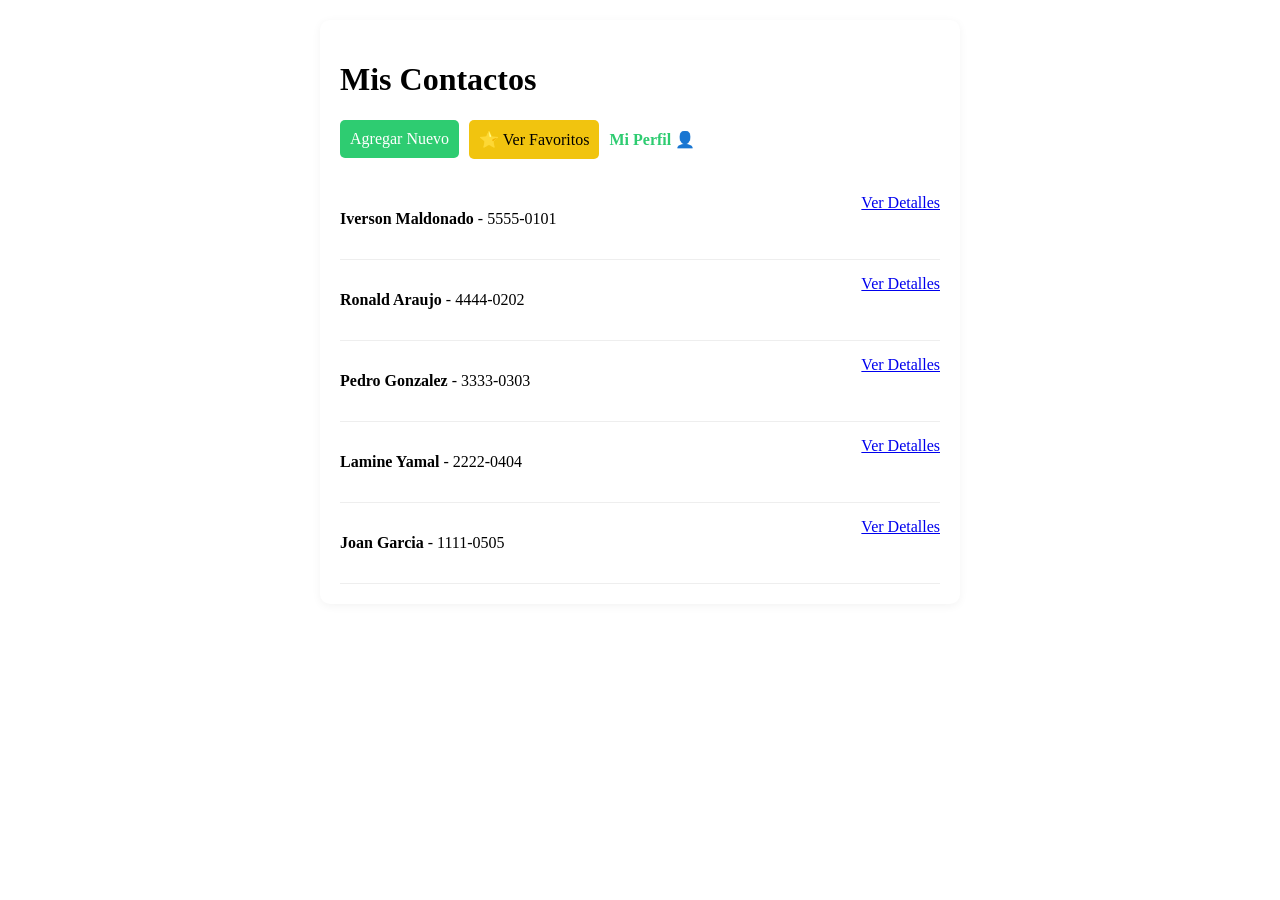
==== Index/contactos.html @ 51efaffa "Añadi el nuevo apartado perfil donde van mis datos y mejoras en html y css" ====
<!DOCTYPE html>
<html lang="es">
<head>
    <meta charset="UTF-8">
    <meta name="viewport" content="width=device-width, initial-scale=1.0">
    <title>Agenda - Contactos</title>
    <link rel="stylesheet" href="../Styles/contactos.css">
</head>
<body>
    <div class="container">
    <header>
    <h1>Mis Contactos</h1>
    <div class="header-actions">
        <a href="nuevocontacto.html" class="btn-add">Agregar Nuevo</a>
        <a href="favoritos.html" class="btn-fav">⭐ Ver Favoritos</a>
        <a href="perfil.html" class="link-perfil">Mi Perfil 👤</a>
    </div>
</header>

        <main class="contact-list">
            <div class="contact-item">
                <p><strong>Iverson Maldonado</strong> - 5555-0101</p>
                <a href="detalles.html" class="btn-view">Ver Detalles</a>
            </div>
            <div class="contact-item">
                <p><strong>Ronald Araujo</strong> - 4444-0202</p>
                <a href="detalles.html" class="btn-view">Ver Detalles</a>
            </div>
            <div class="contact-item">
                <p><strong>Pedro Gonzalez</strong> - 3333-0303</p>
                <a href="detalles.html" class="btn-view">Ver Detalles</a>
            </div>
            <div class="contact-item">
                <p><strong>Lamine Yamal</strong> - 2222-0404</p>
                <a href="detalles.html" class="btn-view">Ver Detalles</a>
            </div>
            <div class="contact-item">
                <p><strong>Joan Garcia</strong> - 1111-0505</p>
                <a href="detalles.html" class="btn-view">Ver Detalles</a>
            </div>
        </main>
    </div>
</body>
</html>
---- Styles/contactos.css ----
/* Estilos generales de contenedor */
.container {
    max-width: 600px;
    margin: 20px auto;
    padding: 20px;
    background: white;
    border-radius: 10px;
    box-shadow: 0 2px 10px rgba(0,0,0,0.05);
}

.header-actions {
    display: flex;
    gap: 10px;
    align-items: center;
    margin-bottom: 20px;
}

.btn-add {
    background-color: #2ecc71;
    color: white;
    padding: 10px;
    border-radius: 5px;
    text-decoration: none;
}

.btn-fav {
    background-color: #f1c40f;
    color: black;
    padding: 10px;
    border-radius: 5px;
    text-decoration: none;
}

.link-perfil {
    color: #2ecc71;
    font-weight: bold;
    text-decoration: none;
}

.contact-item {
    border-bottom: 1px solid #eee;
    padding: 15px 0;
    display: flex;
    justify-content: space-between;
}

/* Para la vista de detalles y perfil */
.detail-box {
    display: flex;
    flex-direction: column;
    align-items: flex-start;
    gap: 10px;
}

.btn-back {
    background-color: #7f8c8d;
    color: white;
    padding: 10px;
    border-radius: 5px;
    text-decoration: none;
    display: inline-block;
}

.btn-home {
    background-color: #34495e;
    color: white;
    padding: 10px;
    border-radius: 5px;
    text-decoration: none;
}
/* Estilos específicos para la página de Perfil */
.perfil-box {
    flex-direction: column;
    align-items: flex-start;
}

.perfil-divider {
    width: 100%;
    border: 0.5px solid #ddd;
    margin: 10px 0;
}

.btn-home {
    background-color: #34495e;
    color: white;
    text-decoration: none;
    padding: 10px;
    border-radius: 5px;
    display: inline-block;
}

.btn-home:hover {
    background-color: #2c3e50;
}
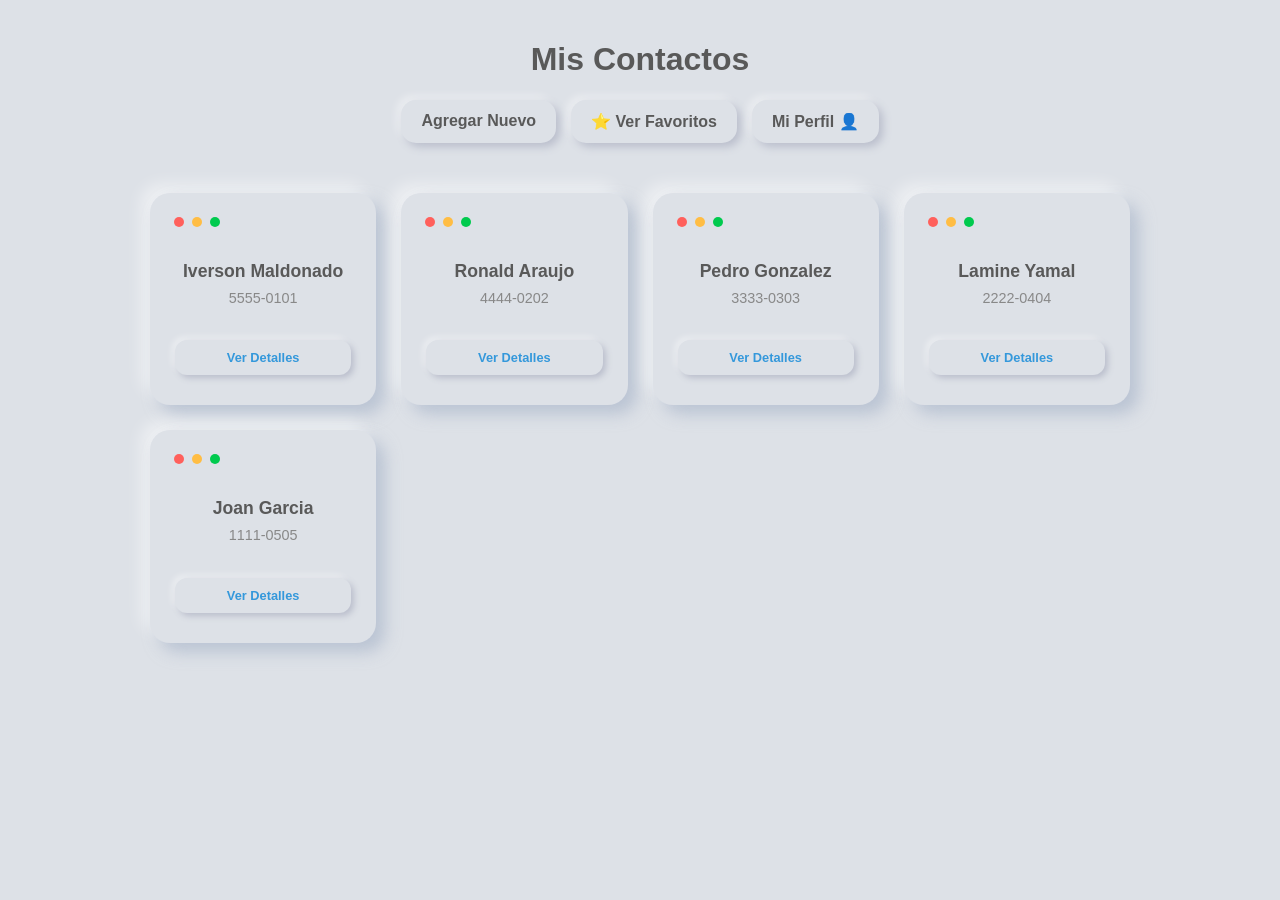
==== commit 971337c7: "Se Agrego Css nuevo a todos los apartados para mejor vista" ====
--- a/Index/contactos.html
+++ b/Index/contactos.html
@@ -8,35 +8,89 @@
 </head>
 <body>
     <div class="container">
-    <header>
-    <h1>Mis Contactos</h1>
-    <div class="header-actions">
-        <a href="nuevocontacto.html" class="btn-add">Agregar Nuevo</a>
-        <a href="favoritos.html" class="btn-fav">⭐ Ver Favoritos</a>
-        <a href="perfil.html" class="link-perfil">Mi Perfil 👤</a>
-    </div>
-</header>
+        <header>
+            <h1>Mis Contactos</h1>
+            <div class="header-actions">
+                <a href="nuevocontacto.html" class="btn-add">Agregar Nuevo</a>
+                <a href="favoritos.html" class="btn-fav">⭐ Ver Favoritos</a>
+                <a href="perfil.html" class="link-perfil">Mi Perfil 👤</a>
+            </div>
+        </header>
 
-        <main class="contact-list">
-            <div class="contact-item">
-                <p><strong>Iverson Maldonado</strong> - 5555-0101</p>
-                <a href="detalles.html" class="btn-view">Ver Detalles</a>
+        <main class="contact-grid">
+            <div class="card">
+                <div class="tools">
+                    <div class="circle"><span class="red box"></span></div>
+                    <div class="circle"><span class="yellow box"></span></div>
+                    <div class="circle"><span class="green box"></span></div>
+                </div>
+                <div class="card__content">
+                    <div class="contact-info">
+                        <h3>Iverson Maldonado</h3>
+                        <p>5555-0101</p>
+                    </div>
+                    <a href="detalles.html" class="btn-view">Ver Detalles</a>
+                </div>
             </div>
-            <div class="contact-item">
-                <p><strong>Ronald Araujo</strong> - 4444-0202</p>
-                <a href="detalles.html" class="btn-view">Ver Detalles</a>
+
+            <div class="card">
+                <div class="tools">
+                    <div class="circle"><span class="red box"></span></div>
+                    <div class="circle"><span class="yellow box"></span></div>
+                    <div class="circle"><span class="green box"></span></div>
+                </div>
+                <div class="card__content">
+                    <div class="contact-info">
+                        <h3>Ronald Araujo</h3>
+                        <p>4444-0202</p>
+                    </div>
+                    <a href="detalles.html" class="btn-view">Ver Detalles</a>
+                </div>
             </div>
-            <div class="contact-item">
-                <p><strong>Pedro Gonzalez</strong> - 3333-0303</p>
-                <a href="detalles.html" class="btn-view">Ver Detalles</a>
+
+            <div class="card">
+                <div class="tools">
+                    <div class="circle"><span class="red box"></span></div>
+                    <div class="circle"><span class="yellow box"></span></div>
+                    <div class="circle"><span class="green box"></span></div>
+                </div>
+                <div class="card__content">
+                    <div class="contact-info">
+                        <h3>Pedro Gonzalez</h3>
+                        <p>3333-0303</p>
+                    </div>
+                    <a href="detalles.html" class="btn-view">Ver Detalles</a>
+                </div>
             </div>
-            <div class="contact-item">
-                <p><strong>Lamine Yamal</strong> - 2222-0404</p>
-                <a href="detalles.html" class="btn-view">Ver Detalles</a>
+
+            <div class="card">
+                <div class="tools">
+                    <div class="circle"><span class="red box"></span></div>
+                    <div class="circle"><span class="yellow box"></span></div>
+                    <div class="circle"><span class="green box"></span></div>
+                </div>
+                <div class="card__content">
+                    <div class="contact-info">
+                        <h3>Lamine Yamal</h3>
+                        <p>2222-0404</p>
+                    </div>
+                    <a href="detalles.html" class="btn-view">Ver Detalles</a>
+                </div>
             </div>
-            <div class="contact-item">
-                <p><strong>Joan Garcia</strong> - 1111-0505</p>
-                <a href="detalles.html" class="btn-view">Ver Detalles</a>
+
+            <div class="card">
+                <div class="tools">
+                    <div class="circle"><span class="red box"></span></div>
+                    <div class="circle"><span class="yellow box"></span></div>
+                    <div class="circle"><span class="green box"></span></div>
+                </div>
+                <div class="card__content">
+                    <div class="contact-info">
+                        <h3>Joan Garcia</h3>
+                        <p>1111-0505</p>
+                    </div>
+                    <a href="detalles.html" class="btn-view">Ver Detalles</a>
+                </div>
             </div>
         </main>
     </div>
--- a/Styles/contactos.css
+++ b/Styles/contactos.css
@@ -1,94 +1,132 @@
-/* Estilos generales de contenedor */
+/* Estilos Base unificados con Login */
+body {
+    font-family: 'Segoe UI', sans-serif;
+    background-color: #dde1e7; /* Color base del login */
+    margin: 0;
+    padding: 20px;
+    color: #595959;
+}
+
 .container {
-    max-width: 600px;
-    margin: 20px auto;
-    padding: 20px;
-    background: white;
-    border-radius: 10px;
-    box-shadow: 0 2px 10px rgba(0,0,0,0.05);
+    max-width: 1000px;
+    margin: 0 auto;
+}
+
+/* Header y Botones Superiores */
+header {
+    margin-bottom: 40px;
+    text-align: center;
 }
 
 .header-actions {
     display: flex;
-    gap: 10px;
-    align-items: center;
-    margin-bottom: 20px;
+    justify-content: center;
+    gap: 15px;
+    flex-wrap: wrap;
+    margin-top: 20px;
 }
 
-.btn-add {
-    background-color: #2ecc71;
-    color: white;
-    padding: 10px;
-    border-radius: 5px;
+.btn-add, .btn-fav, .link-perfil {
+    padding: 12px 20px;
+    border-radius: 15px;
     text-decoration: none;
+    font-weight: bold;
+    color: #595959;
+    background: #dde1e7;
+    box-shadow: 4px 4px 8px #BABECC, -4px -4px 8px #ffffff73; /* Estilo neumórfico del login */
+    transition: 0.3s;
 }
 
-.btn-fav {
-    background-color: #f1c40f;
-    color: black;
-    padding: 10px;
-    border-radius: 5px;
-    text-decoration: none;
+.btn-add:hover, .btn-fav:hover, .link-perfil:hover {
+    color: #3498db;
+    box-shadow: inset 2px 2px 5px #BABECC, inset -5px -5px 10px #ffffff73;
 }
 
-.link-perfil {
-    color: #2ecc71;
-    font-weight: bold;
-    text-decoration: none;
+/* Rejilla de tarjetas */
+.contact-grid {
+    display: grid;
+    grid-template-columns: repeat(auto-fill, minmax(200px, 1fr));
+    gap: 25px;
+    padding: 10px;
 }
 
-.contact-item {
-    border-bottom: 1px solid #eee;
-    padding: 15px 0;
+/* Estilo de Tarjeta (Ventana) */
+.card {
+    background-color: #dde1e7;
+    border-radius: 20px;
+    padding: 10px;
+    box-shadow: 9px 9px 16px rgb(163,177,198,0.6), 
+                -9px -9px 16px rgba(255,255,255, 0.5); /* Sombra igual al login */
     display: flex;
-    justify-content: space-between;
+    flex-direction: column;
 }
 
-/* Para la vista de detalles y perfil */
-.detail-box {
+.tools {
+    display: flex;
+    align-items: center;
+    padding: 10px;
+}
+
+.circle {
+    padding: 0 4px;
+}
+
+.box {
+    display: inline-block;
+    width: 10px;
+    height: 10px;
+    border-radius: 50%;
+}
+
+.red { background-color: #ff605c; }
+.yellow { background-color: #ffbd44; }
+.green { background-color: #00ca4e; }
+
+/* Contenido Interno */
+.card__content {
+    padding: 20px 15px;
+    text-align: center;
     display: flex;
     flex-direction: column;
-    align-items: flex-start;
-    gap: 10px;
+    justify-content: space-between;
+    flex-grow: 1;
 }
 
-.btn-back {
-    background-color: #7f8c8d;
-    color: white;
-    padding: 10px;
-    border-radius: 5px;
-    text-decoration: none;
-    display: inline-block;
+.contact-info h3 {
+    margin: 0;
+    font-size: 1.1em;
+    color: #595959;
 }
 
-.btn-home {
-    background-color: #34495e;
-    color: white;
-    padding: 10px;
-    border-radius: 5px;
-    text-decoration: none;
-}
-/* Estilos específicos para la página de Perfil */
-.perfil-box {
-    flex-direction: column;
-    align-items: flex-start;
+.contact-info p {
+    color: #888;
+    font-size: 0.9em;
+    margin-top: 8px;
 }
 
-.perfil-divider {
-    width: 100%;
-    border: 0.5px solid #ddd;
-    margin: 10px 0;
+/* Botón Ver Detalles */
+.btn-view {
+    display: block;
+    margin-top: 20px;
+    padding: 10px;
+    background: #dde1e7;
+    border-radius: 12px;
+    text-decoration: none;
+    color: #3498db;
+    font-weight: 700;
+    font-size: 0.8em;
+    box-shadow: 3px 3px 6px #BABECC, -3px -3px 6px #ffffff73;
+    transition: 0.2s;
 }
 
-.btn-home {
-    background-color: #34495e;
-    color: white;
-    text-decoration: none;
-    padding: 10px;
-    border-radius: 5px;
-    display: inline-block;
+.btn-view:hover {
+    box-shadow: inset 2px 2px 5px #BABECC, inset -5px -5px 10px #ffffff73;
 }
 
-.btn-home:hover {
-    background-color: #2c3e50;
+/* Responsive */
+@media (max-width: 600px) {
+    .header-actions {
+        flex-direction: column;
+        align-items: stretch;
+    }
 }
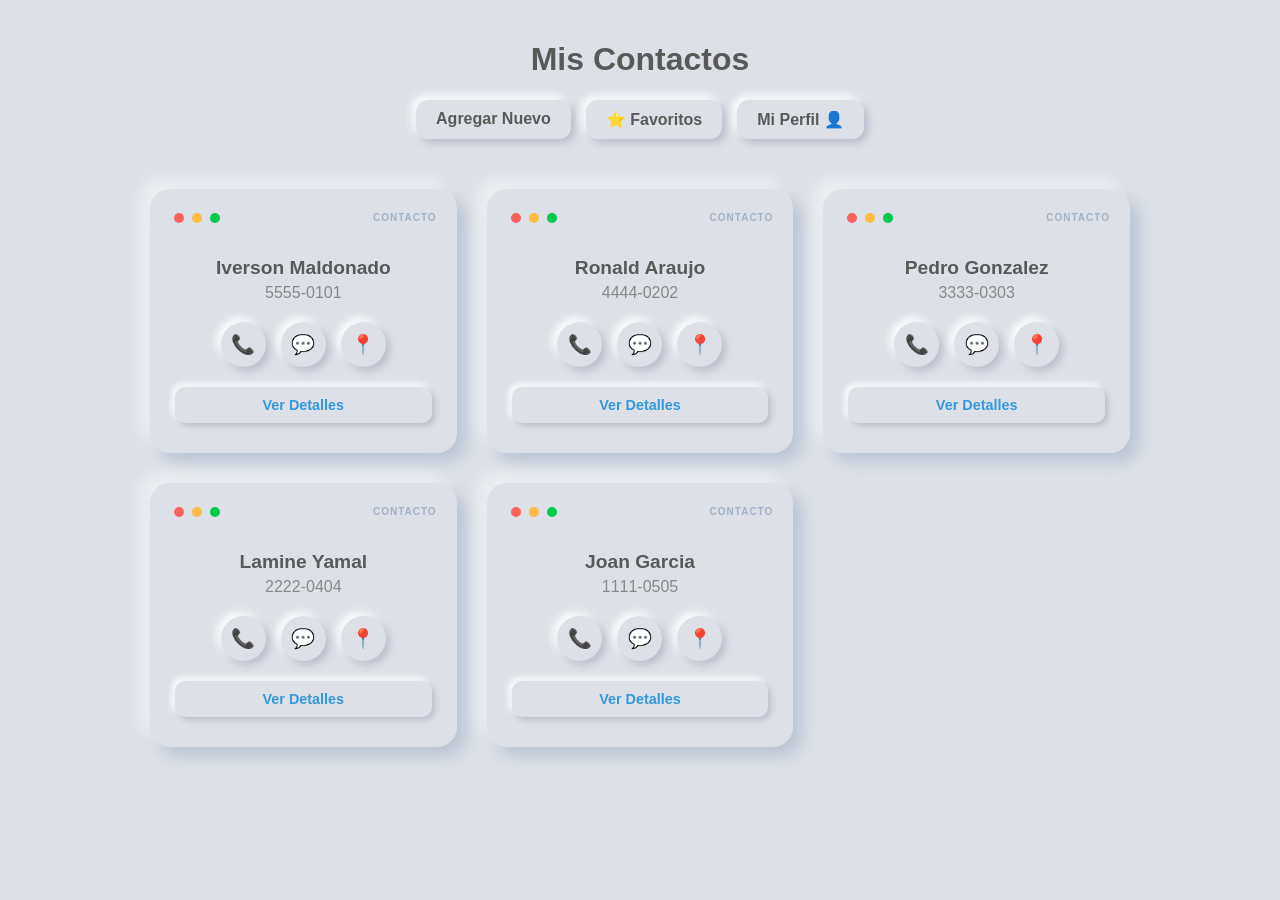
==== commit 5cc65e47: "Se hicieron cambios al Css de todos los contactos etc añadiendo iconos" ====
--- a/Index/contactos.html
+++ b/Index/contactos.html
@@ -12,7 +12,7 @@
             <h1>Mis Contactos</h1>
             <div class="header-actions">
                 <a href="nuevocontacto.html" class="btn-add">Agregar Nuevo</a>
-                <a href="favoritos.html" class="btn-fav">⭐ Ver Favoritos</a>
+                <a href="favoritos.html" class="btn-fav">⭐ Favoritos</a>
                 <a href="perfil.html" class="link-perfil">Mi Perfil 👤</a>
             </div>
         </header>
@@ -23,11 +23,17 @@
                     <div class="circle"><span class="red box"></span></div>
                     <div class="circle"><span class="yellow box"></span></div>
                     <div class="circle"><span class="green box"></span></div>
+                    <span class="window-title">Contacto</span>
                 </div>
                 <div class="card__content">
                     <div class="contact-info">
                         <h3>Iverson Maldonado</h3>
                         <p>5555-0101</p>
+                    </div>
+                    <div class="card__actions">
+                        <a href="" class="action-btn" title="Llamar">📞</a>
+                        <a href="#" class="action-btn" title="Mensaje">💬</a>
+                        <a href="#" class="action-btn" title="Ubicación">📍</a>
                     </div>
                     <a href="detalles.html" class="btn-view">Ver Detalles</a>
                 </div>
@@ -38,11 +44,17 @@
                     <div class="circle"><span class="red box"></span></div>
                     <div class="circle"><span class="yellow box"></span></div>
                     <div class="circle"><span class="green box"></span></div>
+                    <span class="window-title">Contacto</span>
                 </div>
                 <div class="card__content">
                     <div class="contact-info">
                         <h3>Ronald Araujo</h3>
                         <p>4444-0202</p>
+                    </div>
+                    <div class="card__actions">
+                        <a href="" class="action-btn" title="Llamar">📞</a>
+                        <a href="#" class="action-btn" title="Mensaje">💬</a>
+                        <a href="#" class="action-btn" title="Ubicación">📍</a>
                     </div>
                     <a href="detalles.html" class="btn-view">Ver Detalles</a>
                 </div>
@@ -53,11 +65,17 @@
                     <div class="circle"><span class="red box"></span></div>
                     <div class="circle"><span class="yellow box"></span></div>
                     <div class="circle"><span class="green box"></span></div>
+                    <span class="window-title">Contacto</span>
                 </div>
                 <div class="card__content">
                     <div class="contact-info">
                         <h3>Pedro Gonzalez</h3>
                         <p>3333-0303</p>
+                    </div>
+                    <div class="card__actions">
+                        <a href="" class="action-btn" title="Llamar">📞</a>
+                        <a href="#" class="action-btn" title="Mensaje">💬</a>
+                        <a href="#" class="action-btn" title="Ubicación">📍</a>
                     </div>
                     <a href="detalles.html" class="btn-view">Ver Detalles</a>
                 </div>
@@ -68,11 +86,17 @@
                     <div class="circle"><span class="red box"></span></div>
                     <div class="circle"><span class="yellow box"></span></div>
                     <div class="circle"><span class="green box"></span></div>
+                    <span class="window-title">Contacto</span>
                 </div>
                 <div class="card__content">
                     <div class="contact-info">
                         <h3>Lamine Yamal</h3>
                         <p>2222-0404</p>
+                    </div>
+                    <div class="card__actions">
+                        <a href="" class="action-btn" title="Llamar">📞</a>
+                        <a href="#" class="action-btn" title="Mensaje">💬</a>
+                        <a href="#" class="action-btn" title="Ubicación">📍</a>
                     </div>
                     <a href="detalles.html" class="btn-view">Ver Detalles</a>
                 </div>
@@ -83,11 +107,17 @@
                     <div class="circle"><span class="red box"></span></div>
                     <div class="circle"><span class="yellow box"></span></div>
                     <div class="circle"><span class="green box"></span></div>
+                    <span class="window-title">Contacto</span>
                 </div>
                 <div class="card__content">
                     <div class="contact-info">
                         <h3>Joan Garcia</h3>
                         <p>1111-0505</p>
+                    </div>
+                    <div class="card__actions">
+                        <a href="" class="action-btn" title="Llamar">📞</a>
+                        <a href="#" class="action-btn" title="Mensaje">💬</a>
+                        <a href="#" class="action-btn" title="Ubicación">📍</a>
                     </div>
                     <a href="detalles.html" class="btn-view">Ver Detalles</a>
                 </div>
--- a/Styles/contactos.css
+++ b/Styles/contactos.css
@@ -1,7 +1,7 @@
-/* Estilos Base unificados con Login */
+/* Configuración General coincidente con Login */
 body {
     font-family: 'Segoe UI', sans-serif;
-    background-color: #dde1e7; /* Color base del login */
+    background-color: #dde1e7;
     margin: 0;
     padding: 20px;
     color: #595959;
@@ -12,53 +12,57 @@
     margin: 0 auto;
 }
 
-/* Header y Botones Superiores */
+/* Header */
 header {
+    text-align: center;
     margin-bottom: 40px;
-    text-align: center;
 }
 
 .header-actions {
     display: flex;
     justify-content: center;
     gap: 15px;
-    flex-wrap: wrap;
     margin-top: 20px;
 }
 
 .btn-add, .btn-fav, .link-perfil {
-    padding: 12px 20px;
-    border-radius: 15px;
+    padding: 10px 20px;
+    border-radius: 12px;
     text-decoration: none;
     font-weight: bold;
     color: #595959;
     background: #dde1e7;
-    box-shadow: 4px 4px 8px #BABECC, -4px -4px 8px #ffffff73; /* Estilo neumórfico del login */
+    box-shadow: 4px 4px 8px #BABECC, -4px -4px 8px #ffffff;
     transition: 0.3s;
 }
 
 .btn-add:hover, .btn-fav:hover, .link-perfil:hover {
+    box-shadow: inset 2px 2px 5px #BABECC, inset -2px -2px 5px #ffffff;
     color: #3498db;
-    box-shadow: inset 2px 2px 5px #BABECC, inset -5px -5px 10px #ffffff73;
 }
 
-/* Rejilla de tarjetas */
+/* Grid de Tarjetas */
 .contact-grid {
     display: grid;
-    grid-template-columns: repeat(auto-fill, minmax(200px, 1fr));
-    gap: 25px;
+    grid-template-columns: repeat(auto-fill, minmax(240px, 1fr));
+    gap: 30px;
     padding: 10px;
 }
 
-/* Estilo de Tarjeta (Ventana) */
+/* LA TARJETA (ESTILO VENTANA) */
 .card {
     background-color: #dde1e7;
     border-radius: 20px;
     padding: 10px;
     box-shadow: 9px 9px 16px rgb(163,177,198,0.6), 
-                -9px -9px 16px rgba(255,255,255, 0.5); /* Sombra igual al login */
+                -9px -9px 16px rgba(255,255,255, 0.5);
     display: flex;
     flex-direction: column;
+    transition: transform 0.3s ease;
+}
+
+.card:hover {
+    transform: translateY(-5px);
 }
 
 .tools {
@@ -82,51 +86,75 @@
 .yellow { background-color: #ffbd44; }
 .green { background-color: #00ca4e; }
 
-/* Contenido Interno */
+.window-title {
+    font-size: 10px;
+    color: #a3b1c6;
+    margin-left: auto;
+    font-weight: bold;
+    text-transform: uppercase;
+    letter-spacing: 1px;
+}
+
+/* Contenido de la Tarjeta */
 .card__content {
     padding: 20px 15px;
     text-align: center;
-    display: flex;
-    flex-direction: column;
-    justify-content: space-between;
-    flex-grow: 1;
 }
 
 .contact-info h3 {
     margin: 0;
-    font-size: 1.1em;
-    color: #595959;
+    font-size: 1.2rem;
 }
 
 .contact-info p {
+    margin: 5px 0;
     color: #888;
-    font-size: 0.9em;
-    margin-top: 8px;
 }
 
-/* Botón Ver Detalles */
-.btn-view {
-    display: block;
-    margin-top: 20px;
-    padding: 10px;
+/* NUEVAS ACCIONES (Iconos Llamar, Mensaje, etc) */
+.card__actions {
+    display: flex;
+    justify-content: center;
+    gap: 15px;
+    margin: 20px 0;
+}
+
+.action-btn {
+    width: 45px;
+    height: 45px;
+    display: flex;
+    align-items: center;
+    justify-content: center;
+    text-decoration: none;
     background: #dde1e7;
-    border-radius: 12px;
-    text-decoration: none;
-    color: #3498db;
-    font-weight: 700;
-    font-size: 0.8em;
-    box-shadow: 3px 3px 6px #BABECC, -3px -3px 6px #ffffff73;
+    border-radius: 50%;
+    font-size: 1.2rem;
+    box-shadow: 4px 4px 8px #BABECC, -4px -4px 8px #ffffff;
     transition: 0.2s;
 }
 
-.btn-view:hover {
-    box-shadow: inset 2px 2px 5px #BABECC, inset -5px -5px 10px #ffffff73;
+.action-btn:hover {
+    transform: scale(1.1);
 }
 
-/* Responsive */
-@media (max-width: 600px) {
-    .header-actions {
-        flex-direction: column;
-        align-items: stretch;
-    }
+.action-btn:active {
+    box-shadow: inset 3px 3px 6px #BABECC, inset -3px -3px 6px #ffffff;
+}
+
+/* Botón Ver Detalles Inferior */
+.btn-view {
+    display: block;
+    padding: 10px;
+    margin-top: 10px;
+    background: #dde1e7;
+    border-radius: 10px;
+    text-decoration: none;
+    color: #3498db;
+    font-weight: bold;
+    font-size: 0.9rem;
+    box-shadow: 3px 3px 6px #BABECC, -3px -3px 6px #ffffff;
+}
+
+.btn-view:hover {
+    box-shadow: inset 2px 2px 4px #BABECC, inset -2px -2px 4px #ffffff;
 }
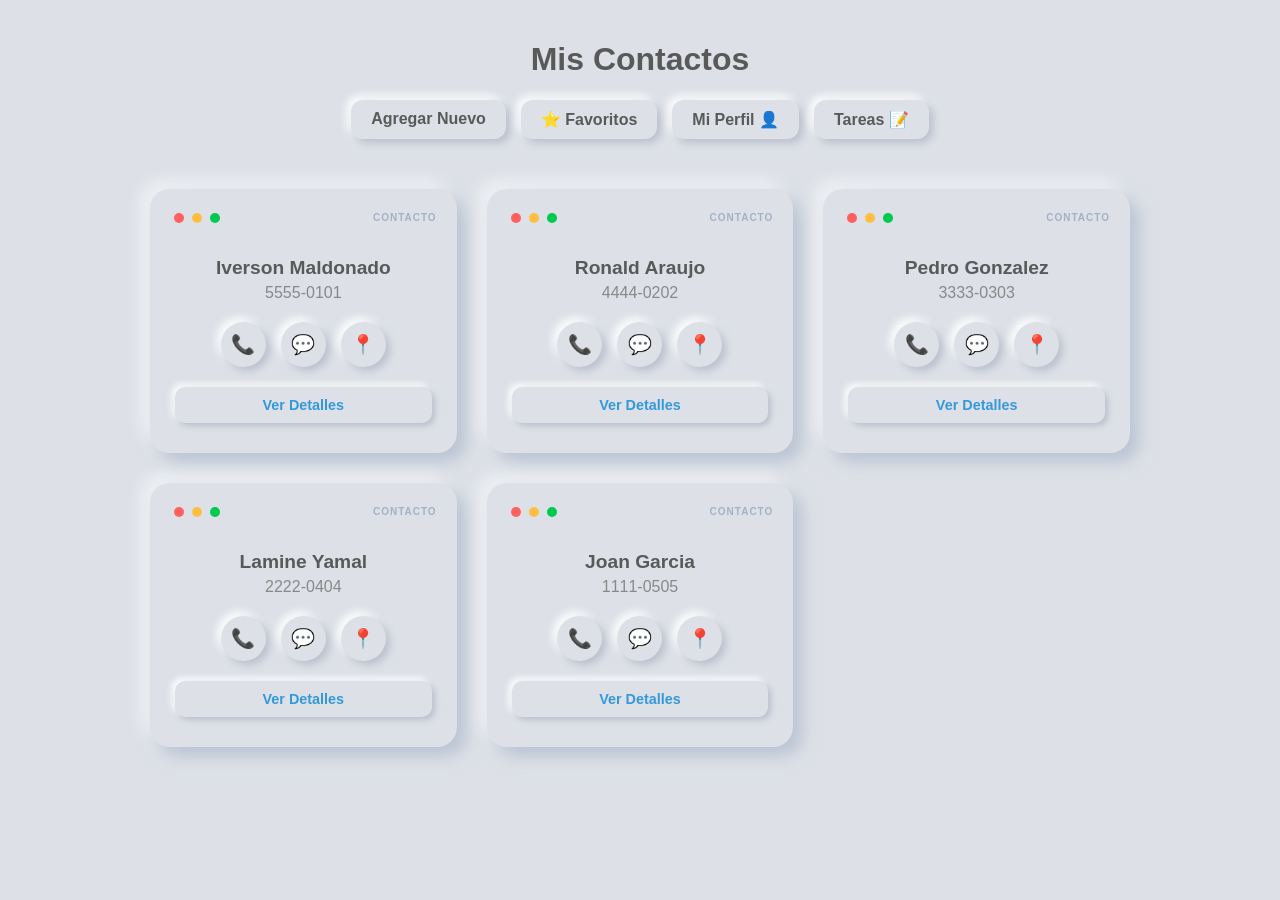
==== commit ac372c3b: "Agregue el Script Para las tareas implementando Css" ====
--- a/Index/contactos.html
+++ b/Index/contactos.html
@@ -14,6 +14,7 @@
                 <a href="nuevocontacto.html" class="btn-add">Agregar Nuevo</a>
                 <a href="favoritos.html" class="btn-fav">⭐ Favoritos</a>
                 <a href="perfil.html" class="link-perfil">Mi Perfil 👤</a>
+                <a href="tareas.html" class="btn-task">Tareas 📝</a>
             </div>
         </header>
 
@@ -31,7 +32,7 @@
                         <p>5555-0101</p>
                     </div>
                     <div class="card__actions">
-                        <a href="" class="action-btn" title="Llamar">📞</a>
+                        <a href="#" class="action-btn" title="Llamar">📞</a>
                         <a href="#" class="action-btn" title="Mensaje">💬</a>
                         <a href="#" class="action-btn" title="Ubicación">📍</a>
                     </div>
@@ -52,7 +53,7 @@
                         <p>4444-0202</p>
                     </div>
                     <div class="card__actions">
-                        <a href="" class="action-btn" title="Llamar">📞</a>
+                        <a href="#" class="action-btn" title="Llamar">📞</a>
                         <a href="#" class="action-btn" title="Mensaje">💬</a>
                         <a href="#" class="action-btn" title="Ubicación">📍</a>
                     </div>
@@ -73,7 +74,7 @@
                         <p>3333-0303</p>
                     </div>
                     <div class="card__actions">
-                        <a href="" class="action-btn" title="Llamar">📞</a>
+                        <a href="#" class="action-btn" title="Llamar">📞</a>
                         <a href="#" class="action-btn" title="Mensaje">💬</a>
                         <a href="#" class="action-btn" title="Ubicación">📍</a>
                     </div>
@@ -94,7 +95,7 @@
                         <p>2222-0404</p>
                     </div>
                     <div class="card__actions">
-                        <a href="" class="action-btn" title="Llamar">📞</a>
+                        <a href="#" class="action-btn" title="Llamar">📞</a>
                         <a href="#" class="action-btn" title="Mensaje">💬</a>
                         <a href="#" class="action-btn" title="Ubicación">📍</a>
                     </div>
@@ -115,7 +116,7 @@
                         <p>1111-0505</p>
                     </div>
                     <div class="card__actions">
-                        <a href="" class="action-btn" title="Llamar">📞</a>
+                        <a href="#" class="action-btn" title="Llamar">📞</a>
                         <a href="#" class="action-btn" title="Mensaje">💬</a>
                         <a href="#" class="action-btn" title="Ubicación">📍</a>
                     </div>
--- a/Styles/contactos.css
+++ b/Styles/contactos.css
@@ -25,7 +25,8 @@
     margin-top: 20px;
 }
 
-.btn-add, .btn-fav, .link-perfil {
+/* Botones del Header (Add, Fav, Perfil, Tareas) */
+.btn-add, .btn-fav, .link-perfil, .btn-task {
     padding: 10px 20px;
     border-radius: 12px;
     text-decoration: none;
@@ -34,9 +35,14 @@
     background: #dde1e7;
     box-shadow: 4px 4px 8px #BABECC, -4px -4px 8px #ffffff;
     transition: 0.3s;
+    border: none;
+    cursor: pointer;
+    font-family: inherit;
+    display: inline-flex;
+    align-items: center;
 }
 
-.btn-add:hover, .btn-fav:hover, .link-perfil:hover {
+.btn-add:hover, .btn-fav:hover, .link-perfil:hover, .btn-task:hover {
     box-shadow: inset 2px 2px 5px #BABECC, inset -2px -2px 5px #ffffff;
     color: #3498db;
 }
@@ -111,7 +117,7 @@
     color: #888;
 }
 
-/* NUEVAS ACCIONES (Iconos Llamar, Mensaje, etc) */
+/* ACCIONES (Iconos Llamar, Mensaje, etc) */
 .card__actions {
     display: flex;
     justify-content: center;
@@ -141,8 +147,8 @@
     box-shadow: inset 3px 3px 6px #BABECC, inset -3px -3px 6px #ffffff;
 }
 
-/* Botón Ver Detalles Inferior */
-.btn-view {
+/* Botón Ver Detalles e Inputs de Tareas */
+.btn-view, .task-input-style {
     display: block;
     padding: 10px;
     margin-top: 10px;
@@ -153,6 +159,9 @@
     font-weight: bold;
     font-size: 0.9rem;
     box-shadow: 3px 3px 6px #BABECC, -3px -3px 6px #ffffff;
+    border: none;
+    outline: none;
+    text-align: center;
 }
 
 .btn-view:hover {
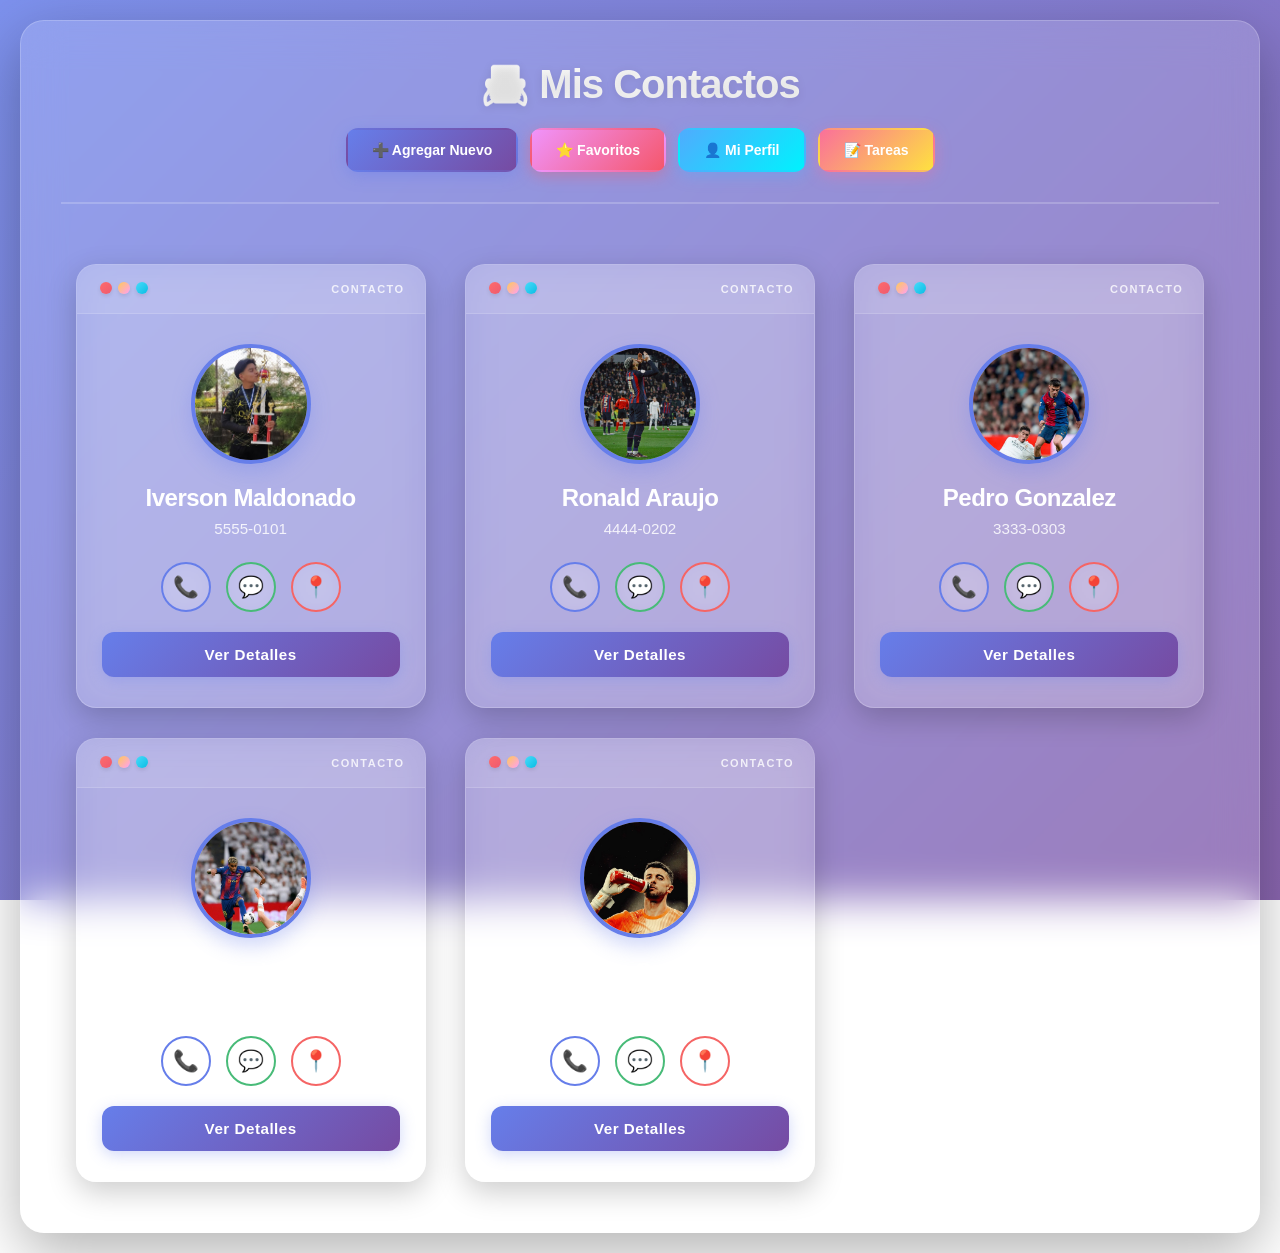
==== commit a9c59524: "Cambio total Final de Css y html con mejoras Script para mostrar los detalles de los contactos, imag" ====
--- a/Index/contactos.html
+++ b/Index/contactos.html
@@ -3,127 +3,25 @@
 <head>
     <meta charset="UTF-8">
     <meta name="viewport" content="width=device-width, initial-scale=1.0">
-    <title>Agenda - Contactos</title>
+    <title>Agenda Pro - Contactos</title>
     <link rel="stylesheet" href="../Styles/contactos.css">
 </head>
 <body>
     <div class="container">
         <header>
-            <h1>Mis Contactos</h1>
+            <h1>📇 Mis Contactos</h1>
             <div class="header-actions">
-                <a href="nuevocontacto.html" class="btn-add">Agregar Nuevo</a>
+                <a href="nuevocontacto.html" class="btn-add">➕ Agregar Nuevo</a>
                 <a href="favoritos.html" class="btn-fav">⭐ Favoritos</a>
-                <a href="perfil.html" class="link-perfil">Mi Perfil 👤</a>
-                <a href="tareas.html" class="btn-task">Tareas 📝</a>
+                <a href="perfil.html" class="link-perfil">👤 Mi Perfil</a>
+                <a href="tareas.html" class="btn-task">📝 Tareas</a>
             </div>
         </header>
 
-        <main class="contact-grid">
-            <div class="card">
-                <div class="tools">
-                    <div class="circle"><span class="red box"></span></div>
-                    <div class="circle"><span class="yellow box"></span></div>
-                    <div class="circle"><span class="green box"></span></div>
-                    <span class="window-title">Contacto</span>
-                </div>
-                <div class="card__content">
-                    <div class="contact-info">
-                        <h3>Iverson Maldonado</h3>
-                        <p>5555-0101</p>
-                    </div>
-                    <div class="card__actions">
-                        <a href="#" class="action-btn" title="Llamar">📞</a>
-                        <a href="#" class="action-btn" title="Mensaje">💬</a>
-                        <a href="#" class="action-btn" title="Ubicación">📍</a>
-                    </div>
-                    <a href="detalles.html" class="btn-view">Ver Detalles</a>
-                </div>
-            </div>
-
-            <div class="card">
-                <div class="tools">
-                    <div class="circle"><span class="red box"></span></div>
-                    <div class="circle"><span class="yellow box"></span></div>
-                    <div class="circle"><span class="green box"></span></div>
-                    <span class="window-title">Contacto</span>
-                </div>
-                <div class="card__content">
-                    <div class="contact-info">
-                        <h3>Ronald Araujo</h3>
-                        <p>4444-0202</p>
-                    </div>
-                    <div class="card__actions">
-                        <a href="#" class="action-btn" title="Llamar">📞</a>
-                        <a href="#" class="action-btn" title="Mensaje">💬</a>
-                        <a href="#" class="action-btn" title="Ubicación">📍</a>
-                    </div>
-                    <a href="detalles.html" class="btn-view">Ver Detalles</a>
-                </div>
-            </div>
-
-            <div class="card">
-                <div class="tools">
-                    <div class="circle"><span class="red box"></span></div>
-                    <div class="circle"><span class="yellow box"></span></div>
-                    <div class="circle"><span class="green box"></span></div>
-                    <span class="window-title">Contacto</span>
-                </div>
-                <div class="card__content">
-                    <div class="contact-info">
-                        <h3>Pedro Gonzalez</h3>
-                        <p>3333-0303</p>
-                    </div>
-                    <div class="card__actions">
-                        <a href="#" class="action-btn" title="Llamar">📞</a>
-                        <a href="#" class="action-btn" title="Mensaje">💬</a>
-                        <a href="#" class="action-btn" title="Ubicación">📍</a>
-                    </div>
-                    <a href="detalles.html" class="btn-view">Ver Detalles</a>
-                </div>
-            </div>
-
-            <div class="card">
-                <div class="tools">
-                    <div class="circle"><span class="red box"></span></div>
-                    <div class="circle"><span class="yellow box"></span></div>
-                    <div class="circle"><span class="green box"></span></div>
-                    <span class="window-title">Contacto</span>
-                </div>
-                <div class="card__content">
-                    <div class="contact-info">
-                        <h3>Lamine Yamal</h3>
-                        <p>2222-0404</p>
-                    </div>
-                    <div class="card__actions">
-                        <a href="#" class="action-btn" title="Llamar">📞</a>
-                        <a href="#" class="action-btn" title="Mensaje">💬</a>
-                        <a href="#" class="action-btn" title="Ubicación">📍</a>
-                    </div>
-                    <a href="detalles.html" class="btn-view">Ver Detalles</a>
-                </div>
-            </div>
-
-            <div class="card">
-                <div class="tools">
-                    <div class="circle"><span class="red box"></span></div>
-                    <div class="circle"><span class="yellow box"></span></div>
-                    <div class="circle"><span class="green box"></span></div>
-                    <span class="window-title">Contacto</span>
-                </div>
-                <div class="card__content">
-                    <div class="contact-info">
-                        <h3>Joan Garcia</h3>
-                        <p>1111-0505</p>
-                    </div>
-                    <div class="card__actions">
-                        <a href="#" class="action-btn" title="Llamar">📞</a>
-                        <a href="#" class="action-btn" title="Mensaje">💬</a>
-                        <a href="#" class="action-btn" title="Ubicación">📍</a>
-                    </div>
-                    <a href="detalles.html" class="btn-view">Ver Detalles</a>
-                </div>
-            </div>
+        <main class="contact-grid" id="contactGrid">
         </main>
     </div>
+    
+    <script src="../Js/contactos.js"></script>
 </body>
 </html>
--- a/Styles/contactos.css
+++ b/Styles/contactos.css
@@ -1,169 +1,619 @@
-/* Configuración General coincidente con Login */
+/* ==========================================
+   AGENDA WEB PROFESIONAL - ESTILO PREMIUM
+   ========================================== */
+
+* {
+    margin: 0;
+    padding: 0;
+    box-sizing: border-box;
+}
+
 body {
-    font-family: 'Segoe UI', sans-serif;
-    background-color: #dde1e7;
-    margin: 0;
+    font-family: 'Inter', -apple-system, BlinkMacSystemFont, 'Segoe UI', sans-serif;
+    background: url('https://static.vecteezy.com/system/resources/thumbnails/037/503/539/small_2x/calendar-on-white-wood-texture-backgrounds-with-copy-space-for-your-concepts-wooden-table-top-view-photo.jpg') center/cover fixed;
+    min-height: 100vh;
     padding: 20px;
-    color: #595959;
+    color: #2d3748;
+    position: relative;
+}
+
+body::before {
+    content: '';
+    position: fixed;
+    top: 0;
+    left: 0;
+    right: 0;
+    bottom: 0;
+    background: linear-gradient(135deg, rgba(102, 126, 234, 0.85) 0%, rgba(118, 75, 162, 0.85) 100%);
+    z-index: -1;
 }
 
 .container {
-    max-width: 1000px;
+    max-width: 1400px;
     margin: 0 auto;
-}
-
-/* Header */
+    background: rgba(255, 255, 255, 0.15);
+    border-radius: 24px;
+    padding: 40px;
+    box-shadow: 0 20px 60px rgba(0, 0, 0, 0.3);
+    backdrop-filter: blur(20px);
+    border: 1px solid rgba(255, 255, 255, 0.2);
+}
+
+/* ==========================================
+   HEADER PROFESIONAL - CENTRADO
+   ========================================== */
 header {
+    margin-bottom: 50px;
+    border-bottom: 2px solid rgba(255, 255, 255, 0.2);
+    padding-bottom: 30px;
     text-align: center;
-    margin-bottom: 40px;
+}
+
+header h1 {
+    font-size: 2.5rem;
+    font-weight: 700;
+    background: linear-gradient(135deg, #ffffff 0%, #f0f0f0 100%);
+    -webkit-background-clip: text;
+    background-clip: text;
+    -webkit-text-fill-color: transparent;
+    margin-bottom: 20px;
+    letter-spacing: -1px;
+    text-align: center;
+    text-shadow: 0 2px 10px rgba(0, 0, 0, 0.1);
 }
 
 .header-actions {
+    display: flex;
+    justify-content: center;
+    align-items: center;
+    gap: 12px;
+    flex-wrap: wrap;
+}
+
+/* Botones Premium del Header */
+.btn-add, .btn-fav, .link-perfil, .btn-task {
+    padding: 12px 24px;
+    border-radius: 12px;
+    text-decoration: none;
+    font-weight: 600;
+    font-size: 14px;
+    transition: all 0.3s cubic-bezier(0.4, 0, 0.2, 1);
+    border: 2px solid transparent;
+    cursor: pointer;
+    display: inline-flex;
+    align-items: center;
+    gap: 8px;
+    position: relative;
+    overflow: hidden;
+}
+
+.btn-add {
+    background: linear-gradient(135deg, #667eea 0%, #764ba2 100%);
+    color: white;
+    box-shadow: 0 4px 15px rgba(102, 126, 234, 0.4);
+}
+
+.btn-add:hover {
+    transform: translateY(-2px);
+    box-shadow: 0 6px 20px rgba(102, 126, 234, 0.6);
+}
+
+.btn-fav {
+    background: linear-gradient(135deg, #f093fb 0%, #f5576c 100%);
+    color: white;
+    box-shadow: 0 4px 15px rgba(245, 87, 108, 0.4);
+}
+
+.btn-fav:hover {
+    transform: translateY(-2px);
+    box-shadow: 0 6px 20px rgba(245, 87, 108, 0.6);
+}
+
+.link-perfil {
+    background: linear-gradient(135deg, #4facfe 0%, #00f2fe 100%);
+    color: white;
+    box-shadow: 0 4px 15px rgba(79, 172, 254, 0.4);
+}
+
+.link-perfil:hover {
+    transform: translateY(-2px);
+    box-shadow: 0 6px 20px rgba(79, 172, 254, 0.6);
+}
+
+.btn-task {
+    background: linear-gradient(135deg, #fa709a 0%, #fee140 100%);
+    color: white;
+    box-shadow: 0 4px 15px rgba(250, 112, 154, 0.4);
+}
+
+.btn-task:hover {
+    transform: translateY(-2px);
+    box-shadow: 0 6px 20px rgba(250, 112, 154, 0.6);
+}
+
+/* ==========================================
+   GRID DE TARJETAS MODERNO - CENTRADO
+   ========================================== */
+.contact-grid {
+    display: grid;
+    grid-template-columns: repeat(auto-fill, minmax(300px, 1fr));
+    gap: 30px;
+    padding: 10px;
+    justify-items: center;
+}
+
+/* ==========================================
+   TARJETAS PREMIUM CON FOTO
+   ========================================== */
+.card {
+    background: rgba(255, 255, 255, 0.15);
+    border-radius: 20px;
+    overflow: hidden;
+    box-shadow: 0 10px 30px rgba(0, 0, 0, 0.2);
+    transition: all 0.4s cubic-bezier(0.4, 0, 0.2, 1);
+    border: 1px solid rgba(255, 255, 255, 0.2);
+    position: relative;
+    width: 100%;
+    max-width: 350px;
+    backdrop-filter: blur(20px);
+}
+
+.card::before {
+    content: '';
+    position: absolute;
+    top: 0;
+    left: 0;
+    right: 0;
+    height: 5px;
+    background: linear-gradient(90deg, #667eea 0%, #764ba2 100%);
+    transform: scaleX(0);
+    transition: transform 0.3s ease;
+}
+
+.card:hover::before {
+    transform: scaleX(1);
+}
+
+.card:hover {
+    transform: translateY(-8px);
+    box-shadow: 0 20px 40px rgba(102, 126, 234, 0.3);
+}
+
+/* Header de la Tarjeta */
+.tools {
+    background: rgba(255, 255, 255, 0.1);
+    padding: 15px 20px;
+    display: flex;
+    align-items: center;
+    border-bottom: 1px solid rgba(255, 255, 255, 0.15);
+}
+
+.circle {
+    padding: 0 3px;
+}
+
+.box {
+    width: 12px;
+    height: 12px;
+    border-radius: 50%;
+    display: inline-block;
+    box-shadow: 0 2px 4px rgba(0, 0, 0, 0.1);
+}
+
+.red { background: linear-gradient(135deg, #ff6b6b 0%, #ee5a6f 100%); }
+.yellow { background: linear-gradient(135deg, #feca57 0%, #ff9ff3 100%); }
+.green { background: linear-gradient(135deg, #48dbfb 0%, #0abde3 100%); }
+
+.window-title {
+    margin-left: auto;
+    font-size: 11px;
+    font-weight: 600;
+    color: rgba(255, 255, 255, 0.8);
+    text-transform: uppercase;
+    letter-spacing: 1.5px;
+}
+
+/* Contenido de la Tarjeta */
+.card__content {
+    padding: 30px 25px;
+    text-align: center;
+}
+
+/* FOTO DEL CONTACTO EN LA CARD */
+.contact-foto {
+    width: 120px;
+    height: 120px;
+    border-radius: 50%;
+    margin: 0 auto 20px;
+    border: 4px solid #667eea;
+    box-shadow: 0 8px 20px rgba(102, 126, 234, 0.3);
+    object-fit: cover;
+    display: block;
+}
+
+.contact-info h3 {
+    font-size: 1.5rem;
+    font-weight: 700;
+    color: #ffffff;
+    margin-bottom: 8px;
+    letter-spacing: -0.5px;
+}
+
+.contact-info p {
+    color: rgba(255, 255, 255, 0.85);
+    font-size: 0.95rem;
+    margin: 5px 0;
+    font-weight: 500;
+}
+
+/* Acciones de la Tarjeta */
+.card__actions {
     display: flex;
     justify-content: center;
     gap: 15px;
-    margin-top: 20px;
-}
-
-/* Botones del Header (Add, Fav, Perfil, Tareas) */
-.btn-add, .btn-fav, .link-perfil, .btn-task {
-    padding: 10px 20px;
+    margin: 25px 0 20px 0;
+}
+
+.action-btn {
+    width: 50px;
+    height: 50px;
+    border-radius: 50%;
+    display: flex;
+    align-items: center;
+    justify-content: center;
+    font-size: 1.3rem;
+    transition: all 0.3s cubic-bezier(0.4, 0, 0.2, 1);
+    cursor: pointer;
+    border: 2px solid rgba(255, 255, 255, 0.3);
+    background: rgba(255, 255, 255, 0.1);
+    text-decoration: none;
+    backdrop-filter: blur(10px);
+}
+
+.action-btn:nth-child(1) {
+    border-color: #667eea;
+    color: #667eea;
+}
+
+.action-btn:nth-child(1):hover {
+    background: linear-gradient(135deg, #667eea 0%, #764ba2 100%);
+    color: white;
+    transform: scale(1.15) rotate(10deg);
+    box-shadow: 0 5px 15px rgba(102, 126, 234, 0.4);
+}
+
+.action-btn:nth-child(2) {
+    border-color: #48bb78;
+    color: #48bb78;
+}
+
+.action-btn:nth-child(2):hover {
+    background: linear-gradient(135deg, #48bb78 0%, #38a169 100%);
+    color: white;
+    transform: scale(1.15) rotate(10deg);
+    box-shadow: 0 5px 15px rgba(72, 187, 120, 0.4);
+}
+
+.action-btn:nth-child(3) {
+    border-color: #f56565;
+    color: #f56565;
+}
+
+.action-btn:nth-child(3):hover {
+    background: linear-gradient(135deg, #f56565 0%, #e53e3e 100%);
+    color: white;
+    transform: scale(1.15) rotate(10deg);
+    box-shadow: 0 5px 15px rgba(245, 101, 101, 0.4);
+}
+
+/* Botón Ver Detalles */
+.btn-view {
+    display: block;
+    width: 100%;
+    padding: 14px;
+    background: linear-gradient(135deg, #667eea 0%, #764ba2 100%);
+    color: white;
+    text-align: center;
+    text-decoration: none;
     border-radius: 12px;
-    text-decoration: none;
-    font-weight: bold;
-    color: #595959;
-    background: #dde1e7;
-    box-shadow: 4px 4px 8px #BABECC, -4px -4px 8px #ffffff;
-    transition: 0.3s;
+    font-weight: 600;
+    font-size: 0.95rem;
+    transition: all 0.3s ease;
+    box-shadow: 0 4px 15px rgba(102, 126, 234, 0.3);
+    letter-spacing: 0.5px;
     border: none;
     cursor: pointer;
-    font-family: inherit;
-    display: inline-flex;
-    align-items: center;
-}
-
-.btn-add:hover, .btn-fav:hover, .link-perfil:hover, .btn-task:hover {
-    box-shadow: inset 2px 2px 5px #BABECC, inset -2px -2px 5px #ffffff;
-    color: #3498db;
-}
-
-/* Grid de Tarjetas */
-.contact-grid {
-    display: grid;
-    grid-template-columns: repeat(auto-fill, minmax(240px, 1fr));
-    gap: 30px;
-    padding: 10px;
-}
-
-/* LA TARJETA (ESTILO VENTANA) */
-.card {
-    background-color: #dde1e7;
-    border-radius: 20px;
-    padding: 10px;
-    box-shadow: 9px 9px 16px rgb(163,177,198,0.6), 
-                -9px -9px 16px rgba(255,255,255, 0.5);
+}
+
+.btn-view:hover {
+    transform: translateY(-2px);
+    box-shadow: 0 6px 20px rgba(102, 126, 234, 0.5);
+}
+
+/* ==========================================
+   ESTILOS PARA PÁGINA DE DETALLES
+   ========================================== */
+.detalle-container {
     display: flex;
     flex-direction: column;
-    transition: transform 0.3s ease;
-}
-
-.card:hover {
-    transform: translateY(-5px);
-}
-
-.tools {
-    display: flex;
-    align-items: center;
-    padding: 10px;
-}
-
-.circle {
-    padding: 0 4px;
-}
-
-.box {
-    display: inline-block;
-    width: 10px;
-    height: 10px;
-    border-radius: 50%;
-}
-
-.red { background-color: #ff605c; }
-.yellow { background-color: #ffbd44; }
-.green { background-color: #00ca4e; }
-
-.window-title {
-    font-size: 10px;
-    color: #a3b1c6;
-    margin-left: auto;
-    font-weight: bold;
-    text-transform: uppercase;
-    letter-spacing: 1px;
-}
-
-/* Contenido de la Tarjeta */
-.card__content {
-    padding: 20px 15px;
-    text-align: center;
-}
-
-.contact-info h3 {
-    margin: 0;
-    font-size: 1.2rem;
-}
-
-.contact-info p {
-    margin: 5px 0;
-    color: #888;
-}
-
-/* ACCIONES (Iconos Llamar, Mensaje, etc) */
-.card__actions {
-    display: flex;
-    justify-content: center;
-    gap: 15px;
-    margin: 20px 0;
-}
-
-.action-btn {
-    width: 45px;
-    height: 45px;
-    display: flex;
     align-items: center;
     justify-content: center;
-    text-decoration: none;
-    background: #dde1e7;
+    min-height: 90vh;
+}
+
+.detalle-header {
+    border: none;
+    padding-bottom: 10px;
+}
+
+.detalle-card {
+    width: 100%;
+    max-width: 500px;
+}
+
+.detalle-foto {
+    width: 150px;
+    height: 150px;
     border-radius: 50%;
-    font-size: 1.2rem;
-    box-shadow: 4px 4px 8px #BABECC, -4px -4px 8px #ffffff;
-    transition: 0.2s;
-}
-
-.action-btn:hover {
-    transform: scale(1.1);
-}
-
-.action-btn:active {
-    box-shadow: inset 3px 3px 6px #BABECC, inset -3px -3px 6px #ffffff;
-}
-
-/* Botón Ver Detalles e Inputs de Tareas */
-.btn-view, .task-input-style {
+    margin-bottom: 20px;
+    border: 5px solid #ffffff;
+    box-shadow: 0 10px 30px rgba(0, 0, 0, 0.4);
+    object-fit: cover;
+}
+
+.detalle-nombre {
+    color: #ffffff;
+    margin-bottom: 20px;
+    font-size: 2rem;
+    text-shadow: 0 2px 10px rgba(0, 0, 0, 0.3);
+}
+
+.detalle-info-center {
+    text-align: center;
+}
+
+.detalle-info-left {
+    text-align: left;
+    margin-top: 30px;
+}
+
+.detalle-campo {
+    margin: 15px 0;
+    padding: 15px;
+    background: linear-gradient(135deg, rgba(102, 126, 234, 0.3) 0%, rgba(118, 75, 162, 0.3) 100%);
+    border-radius: 12px;
+    border: 1px solid rgba(102, 126, 234, 0.4);
+    backdrop-filter: blur(10px);
+}
+
+.detalle-label {
+    color: #ffffff;
+    font-weight: 700;
+}
+
+.detalle-botones {
+    display: flex;
+    gap: 10px;
+    margin-top: 30px;
+}
+
+.detalle-botones .btn-view {
+    flex: 1;
+}
+
+.btn-view-green {
+    background: linear-gradient(135deg, #48bb78 0%, #38a169 100%);
+}
+
+.btn-view-gray {
+    background: linear-gradient(135deg, #718096 0%, #4a5568 100%);
+    margin-top: 15px;
+}
+
+/* ==========================================
+   ESTILOS PARA PÁGINA DE PERFIL
+   ========================================== */
+.perfil-container {
+    display: flex;
+    flex-direction: column;
+    align-items: center;
+    justify-content: center;
+    min-height: 90vh;
+}
+
+.perfil-header {
+    border: none;
+    padding-bottom: 10px;
+    margin-bottom: 30px;
+}
+
+.perfil-card {
+    width: 100%;
+    max-width: 450px;
+}
+
+.perfil-info {
+    text-align: center;
+}
+
+.perfil-info p {
+    color: rgba(255, 255, 255, 0.9);
+    margin: 10px 0;
+    font-size: 1rem;
+}
+
+.perfil-info strong {
+    color: #ffffff;
+    font-weight: 700;
+}
+
+.perfil-nombre {
+    color: #ffffff;
+    font-size: 2rem;
+    margin-bottom: 15px;
+    text-shadow: 0 2px 10px rgba(0, 0, 0, 0.3);
+}
+
+.perfil-divider {
+    border: 0;
+    border-top: 2px solid rgba(255, 255, 255, 0.3);
+    margin: 20px 0;
+}
+
+/* ==========================================
+   ESTILOS PARA NUEVO CONTACTO
+   ========================================== */
+.nuevo-contacto-container {
+    display: flex;
+    flex-direction: column;
+    align-items: center;
+    justify-content: center;
+    min-height: 90vh;
+}
+
+.nuevo-contacto-header {
+    border: none;
+    padding-bottom: 10px;
+    margin-bottom: 30px;
+}
+
+.nuevo-contacto-card {
+    width: 100%;
+    max-width: 600px;
+    margin: 0 auto;
+}
+
+.form-nuevo-contacto {
+    width: 100%;
+}
+
+.form-group {
+    margin-bottom: 25px;
+}
+
+.form-label {
     display: block;
-    padding: 10px;
-    margin-top: 10px;
-    background: #dde1e7;
-    border-radius: 10px;
-    text-decoration: none;
-    color: #3498db;
-    font-weight: bold;
-    font-size: 0.9rem;
-    box-shadow: 3px 3px 6px #BABECC, -3px -3px 6px #ffffff;
-    border: none;
+    font-size: 0.95rem;
+    font-weight: 600;
+    color: #ffffff;
+    margin-bottom: 8px;
+    text-align: left;
+}
+
+.form-input {
+    width: 100%;
+    padding: 14px 18px;
+    border: 2px solid rgba(255, 255, 255, 0.2);
+    border-radius: 12px;
+    font-size: 1rem;
+    font-weight: 500;
+    color: #ffffff;
+    background: rgba(255, 255, 255, 0.1);
+    transition: all 0.3s ease;
     outline: none;
-    text-align: center;
-}
-
-.btn-view:hover {
-    box-shadow: inset 2px 2px 4px #BABECC, inset -2px -2px 4px #ffffff;
-}+    font-family: 'Inter', -apple-system, BlinkMacSystemFont, 'Segoe UI', sans-serif;
+    backdrop-filter: blur(10px);
+}
+
+.form-input:focus {
+    border-color: rgba(255, 255, 255, 0.5);
+    box-shadow: 0 0 0 4px rgba(255, 255, 255, 0.1);
+    transform: translateY(-2px);
+    background: rgba(255, 255, 255, 0.15);
+}
+
+.form-input::placeholder {
+    color: rgba(255, 255, 255, 0.5);
+}
+
+.form-input:hover {
+    border-color: rgba(255, 255, 255, 0.4);
+}
+
+.form-buttons {
+    display: flex;
+    flex-direction: column;
+    gap: 12px;
+    margin-top: 30px;
+}
+
+.form-buttons .btn-view {
+    width: 100%;
+}
+
+/* ==========================================
+   ESTILOS PARA TAREAS
+   ========================================== */
+.task-input-style {
+    padding: 12px 20px;
+    border: 2px solid #e2e8f0;
+    border-radius: 12px;
+    font-size: 14px;
+    font-weight: 500;
+    transition: all 0.3s ease;
+    background: white;
+    color: #2d3748;
+    outline: none;
+}
+
+.task-input-style:focus {
+    border-color: #667eea;
+    box-shadow: 0 0 0 3px rgba(102, 126, 234, 0.1);
+}
+
+.task-text {
+    font-size: 1.1rem !important;
+    color: #2d3748 !important;
+    font-weight: 600 !important;
+}
+
+/* ==========================================
+   RESPONSIVE DESIGN
+   ========================================== */
+@media (max-width: 768px) {
+    .container {
+        padding: 20px;
+    }
+    
+    header h1 {
+        font-size: 2rem;
+    }
+    
+    .contact-grid {
+        grid-template-columns: 1fr;
+        gap: 20px;
+    }
+    
+    .header-actions {
+        flex-direction: column;
+    }
+    
+    .btn-add, .btn-fav, .link-perfil, .btn-task {
+        width: 100%;
+        justify-content: center;
+    }
+}
+
+/* ==========================================
+   ANIMACIONES
+   ========================================== */
+@keyframes fadeIn {
+    from {
+        opacity: 0;
+        transform: translateY(20px);
+    }
+    to {
+        opacity: 1;
+        transform: translateY(0);
+    }
+}
+
+.card {
+    animation: fadeIn 0.6s ease-out backwards;
+}
+
+.card:nth-child(1) { animation-delay: 0.1s; }
+.card:nth-child(2) { animation-delay: 0.2s; }
+.card:nth-child(3) { animation-delay: 0.3s; }
+.card:nth-child(4) { animation-delay: 0.4s; }
+.card:nth-child(5) { animation-delay: 0.5s; }
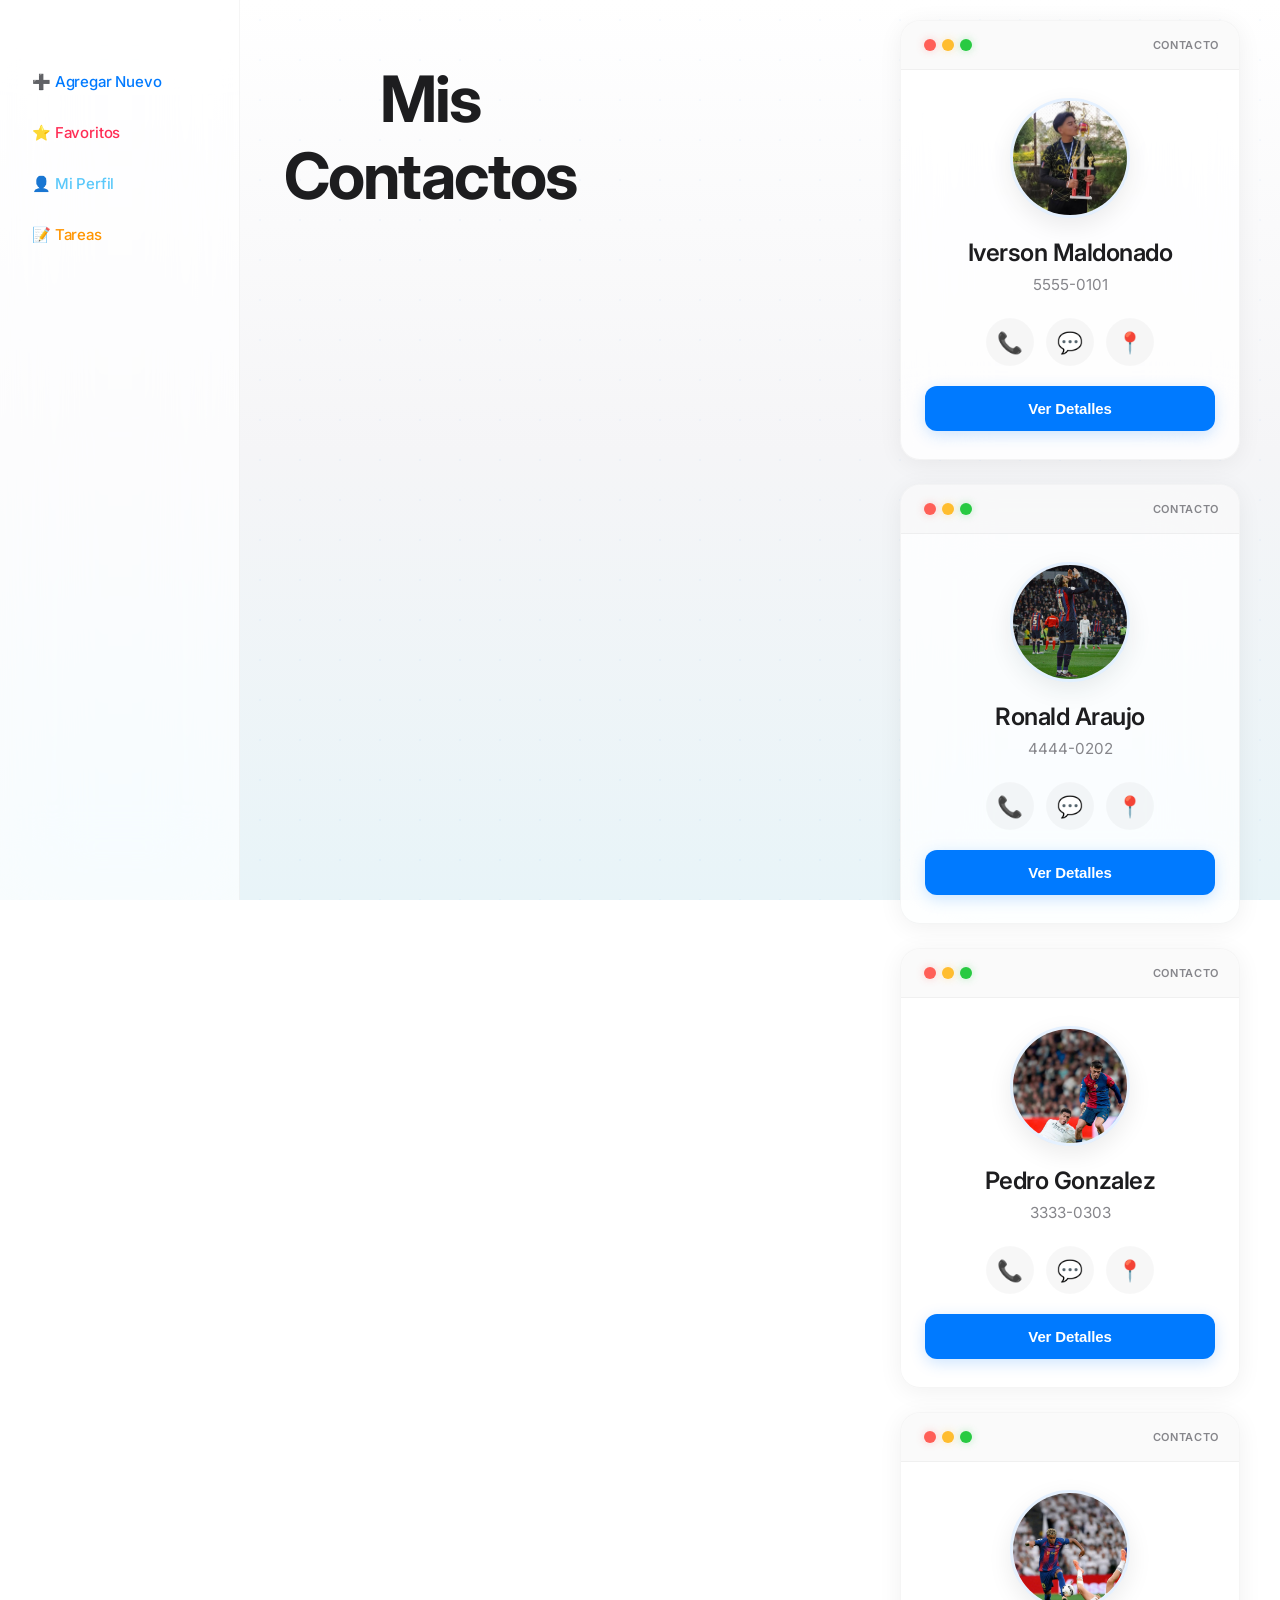
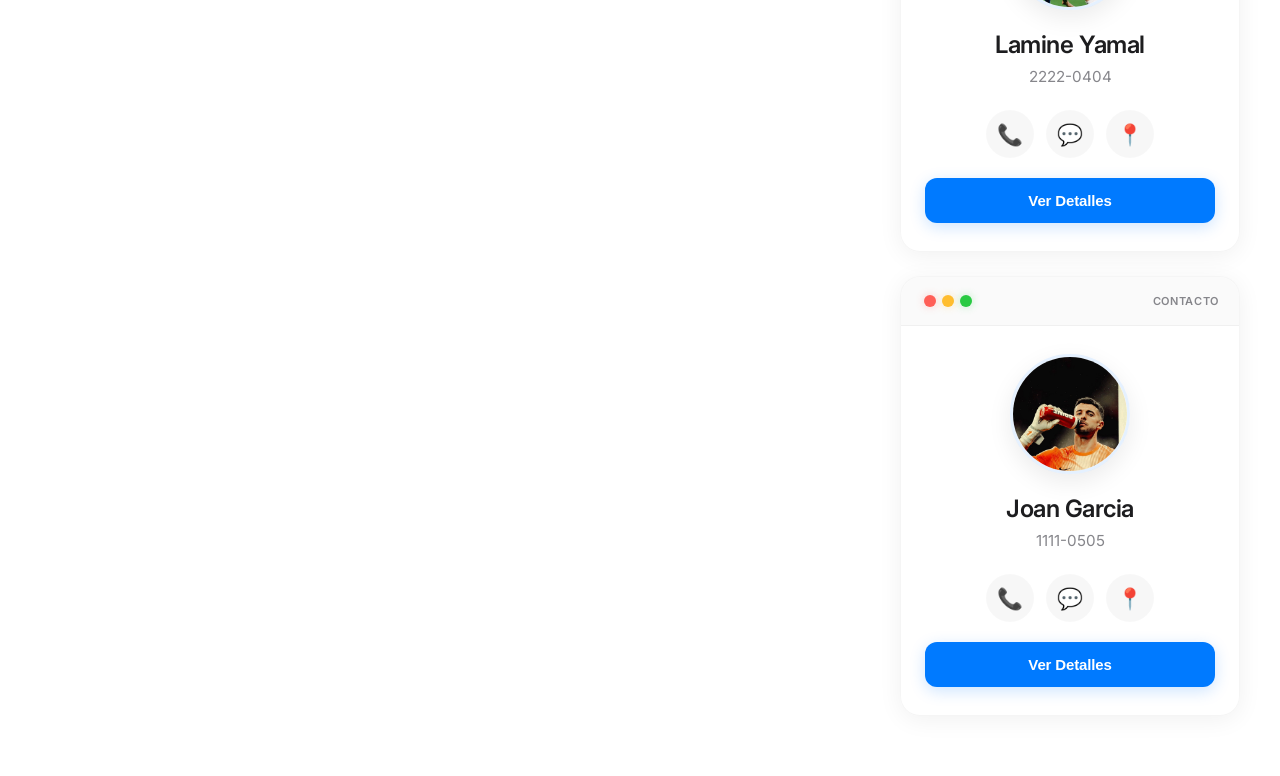
==== commit 77b41b2f: "Modificaciones finales al Css de la AgendaWeb" ====
--- a/Index/contactos.html
+++ b/Index/contactos.html
@@ -3,13 +3,13 @@
 <head>
     <meta charset="UTF-8">
     <meta name="viewport" content="width=device-width, initial-scale=1.0">
-    <title>Agenda Pro - Contactos</title>
+    <title>Agenda Pro - Contactos Iver</title>
     <link rel="stylesheet" href="../Styles/contactos.css">
 </head>
 <body>
     <div class="container">
         <header>
-            <h1>📇 Mis Contactos</h1>
+            <h1> Mis Contactos</h1>
             <div class="header-actions">
                 <a href="nuevocontacto.html" class="btn-add">➕ Agregar Nuevo</a>
                 <a href="favoritos.html" class="btn-fav">⭐ Favoritos</a>
--- a/Styles/contactos.css
+++ b/Styles/contactos.css
@@ -1,6 +1,9 @@
 /* ==========================================
-   AGENDA WEB PROFESIONAL - ESTILO PREMIUM
-   ========================================== */
+   AGENDA WEB - ESTILO APPLE PREMIUM
+   Diseño minimalista con animaciones fluidas
+   ========================================== */
+
+@import url('https://fonts.googleapis.com/css2?family=Inter:wght@300;400;500;600;700;800;900&display=swap');
 
 * {
     margin: 0;
@@ -8,15 +11,27 @@
     box-sizing: border-box;
 }
 
+:root {
+    --apple-blue: #007AFF;
+    --apple-teal: #5AC8FA;
+    --apple-mint: #00C7BE;
+    --apple-gray: #8E8E93;
+    --apple-light-gray: #F2F2F7;
+}
+
 body {
-    font-family: 'Inter', -apple-system, BlinkMacSystemFont, 'Segoe UI', sans-serif;
-    background: url('https://static.vecteezy.com/system/resources/thumbnails/037/503/539/small_2x/calendar-on-white-wood-texture-backgrounds-with-copy-space-for-your-concepts-wooden-table-top-view-photo.jpg') center/cover fixed;
+    font-family: -apple-system, BlinkMacSystemFont, 'Inter', 'SF Pro Display', 'Segoe UI', sans-serif;
+    background: #FFFFFF;
     min-height: 100vh;
-    padding: 20px;
-    color: #2d3748;
+    padding: 0;
+    color: #1d1d1f;
     position: relative;
-}
-
+    overflow-x: hidden;
+    -webkit-font-smoothing: antialiased;
+    -moz-osx-font-smoothing: grayscale;
+}
+
+/* Fondo gradiente sutil estilo Apple */
 body::before {
     content: '';
     position: fixed;
@@ -24,168 +39,197 @@
     left: 0;
     right: 0;
     bottom: 0;
-    background: linear-gradient(135deg, rgba(102, 126, 234, 0.85) 0%, rgba(118, 75, 162, 0.85) 100%);
-    z-index: -1;
-}
-
-.container {
-    max-width: 1400px;
-    margin: 0 auto;
-    background: rgba(255, 255, 255, 0.15);
-    border-radius: 24px;
-    padding: 40px;
-    box-shadow: 0 20px 60px rgba(0, 0, 0, 0.3);
-    backdrop-filter: blur(20px);
-    border: 1px solid rgba(255, 255, 255, 0.2);
-}
-
-/* ==========================================
-   HEADER PROFESIONAL - CENTRADO
-   ========================================== */
-header {
-    margin-bottom: 50px;
-    border-bottom: 2px solid rgba(255, 255, 255, 0.2);
-    padding-bottom: 30px;
-    text-align: center;
-}
-
-header h1 {
-    font-size: 2.5rem;
-    font-weight: 700;
-    background: linear-gradient(135deg, #ffffff 0%, #f0f0f0 100%);
-    -webkit-background-clip: text;
-    background-clip: text;
-    -webkit-text-fill-color: transparent;
-    margin-bottom: 20px;
-    letter-spacing: -1px;
-    text-align: center;
-    text-shadow: 0 2px 10px rgba(0, 0, 0, 0.1);
-}
-
-.header-actions {
-    display: flex;
-    justify-content: center;
-    align-items: center;
-    gap: 12px;
-    flex-wrap: wrap;
-}
-
-/* Botones Premium del Header */
-.btn-add, .btn-fav, .link-perfil, .btn-task {
-    padding: 12px 24px;
-    border-radius: 12px;
-    text-decoration: none;
-    font-weight: 600;
-    font-size: 14px;
-    transition: all 0.3s cubic-bezier(0.4, 0, 0.2, 1);
-    border: 2px solid transparent;
-    cursor: pointer;
-    display: inline-flex;
-    align-items: center;
-    gap: 8px;
-    position: relative;
-    overflow: hidden;
-}
-
-.btn-add {
-    background: linear-gradient(135deg, #667eea 0%, #764ba2 100%);
-    color: white;
-    box-shadow: 0 4px 15px rgba(102, 126, 234, 0.4);
-}
-
-.btn-add:hover {
-    transform: translateY(-2px);
-    box-shadow: 0 6px 20px rgba(102, 126, 234, 0.6);
-}
-
-.btn-fav {
-    background: linear-gradient(135deg, #f093fb 0%, #f5576c 100%);
-    color: white;
-    box-shadow: 0 4px 15px rgba(245, 87, 108, 0.4);
-}
-
-.btn-fav:hover {
-    transform: translateY(-2px);
-    box-shadow: 0 6px 20px rgba(245, 87, 108, 0.6);
-}
-
-.link-perfil {
-    background: linear-gradient(135deg, #4facfe 0%, #00f2fe 100%);
-    color: white;
-    box-shadow: 0 4px 15px rgba(79, 172, 254, 0.4);
-}
-
-.link-perfil:hover {
-    transform: translateY(-2px);
-    box-shadow: 0 6px 20px rgba(79, 172, 254, 0.6);
-}
-
-.btn-task {
-    background: linear-gradient(135deg, #fa709a 0%, #fee140 100%);
-    color: white;
-    box-shadow: 0 4px 15px rgba(250, 112, 154, 0.4);
-}
-
-.btn-task:hover {
-    transform: translateY(-2px);
-    box-shadow: 0 6px 20px rgba(250, 112, 154, 0.6);
-}
-
-/* ==========================================
-   GRID DE TARJETAS MODERNO - CENTRADO
-   ========================================== */
-.contact-grid {
-    display: grid;
-    grid-template-columns: repeat(auto-fill, minmax(300px, 1fr));
-    gap: 30px;
-    padding: 10px;
-    justify-items: center;
-}
-
-/* ==========================================
-   TARJETAS PREMIUM CON FOTO
-   ========================================== */
-.card {
-    background: rgba(255, 255, 255, 0.15);
-    border-radius: 20px;
-    overflow: hidden;
-    box-shadow: 0 10px 30px rgba(0, 0, 0, 0.2);
-    transition: all 0.4s cubic-bezier(0.4, 0, 0.2, 1);
-    border: 1px solid rgba(255, 255, 255, 0.2);
-    position: relative;
-    width: 100%;
-    max-width: 350px;
-    backdrop-filter: blur(20px);
-}
-
-.card::before {
+    background: linear-gradient(180deg, #FFFFFF 0%, #F5F5F7 50%, #E8F4F8 100%);
+    z-index: -2;
+}
+
+/* Patrón de puntos muy sutil */
+body::after {
     content: '';
-    position: absolute;
+    position: fixed;
     top: 0;
     left: 0;
     right: 0;
-    height: 5px;
-    background: linear-gradient(90deg, #667eea 0%, #764ba2 100%);
-    transform: scaleX(0);
-    transition: transform 0.3s ease;
-}
-
-.card:hover::before {
-    transform: scaleX(1);
+    bottom: 0;
+    background-image: radial-gradient(rgba(0, 122, 255, 0.03) 1px, transparent 1px);
+    background-size: 40px 40px;
+    z-index: -1;
+}
+
+/* ==========================================
+   LAYOUT PRINCIPAL
+   ========================================== */
+.container {
+    display: flex;
+    max-width: 100%;
+    margin: 0;
+    min-height: 100vh;
+    gap: 0;
+}
+
+/* ==========================================
+   SIDEBAR IZQUIERDA - ESTILO APPLE
+   ========================================== */
+.header-actions {
+    position: fixed;
+    left: 0;
+    top: 0;
+    height: 100vh;
+    width: 240px;
+    background: rgba(255, 255, 255, 0.7);
+    backdrop-filter: blur(40px) saturate(180%);
+    -webkit-backdrop-filter: blur(40px) saturate(180%);
+    border-right: 0.5px solid rgba(0, 0, 0, 0.04);
+    padding: 60px 16px 40px 16px;
+    display: flex;
+    flex-direction: column;
+    gap: 8px;
+    z-index: 1000;
+    animation: slideInLeft 0.6s cubic-bezier(0.25, 0.46, 0.45, 0.94);
+}
+
+@keyframes slideInLeft {
+    from {
+        opacity: 0;
+        transform: translateX(-30px);
+    }
+    to {
+        opacity: 1;
+        transform: translateX(0);
+    }
+}
+
+/* Botones del menú lateral - Estilo Apple */
+.btn-add, .btn-fav, .link-perfil, .btn-task {
+    padding: 12px 16px;
+    border-radius: 10px;
+    text-decoration: none;
+    font-weight: 500;
+    font-size: 15px;
+    transition: all 0.3s cubic-bezier(0.25, 0.46, 0.45, 0.94);
+    border: none;
+    cursor: pointer;
+    display: flex;
+    align-items: center;
+    gap: 12px;
+    position: relative;
+    overflow: hidden;
+    background: transparent;
+    color: #1d1d1f;
+    letter-spacing: -0.01em;
+}
+
+.btn-add:hover, .btn-fav:hover, .link-perfil:hover, .btn-task:hover {
+    background: rgba(0, 122, 255, 0.08);
+    transform: translateX(4px);
+}
+
+.btn-add:active, .btn-fav:active, .link-perfil:active, .btn-task:active {
+    transform: scale(0.98) translateX(4px);
+}
+
+/* Estados específicos con colores Apple */
+.btn-add {
+    color: var(--apple-blue);
+}
+
+.btn-fav {
+    color: #FF2D55;
+}
+
+.link-perfil {
+    color: var(--apple-teal);
+}
+
+.btn-task {
+    color: #FF9500;
+}
+
+/* ==========================================
+   HEADER PRINCIPAL
+   ========================================== */
+header {
+    flex: 1;
+    padding: 60px 40px 40px 280px;
+    display: flex;
+    flex-direction: column;
+    border: none;
+    margin: 0;
+}
+
+header h1 {
+    font-size: clamp(2.5rem, 5vw, 4rem);
+    font-weight: 700;
+    color: #1d1d1f;
+    margin-bottom: 12px;
+    letter-spacing: -0.03em;
+    text-align: center;
+    animation: fadeInDown 0.8s cubic-bezier(0.25, 0.46, 0.45, 0.94);
+}
+
+@keyframes fadeInDown {
+    from {
+        opacity: 0;
+        transform: translateY(-20px);
+    }
+    to {
+        opacity: 1;
+        transform: translateY(0);
+    }
+}
+
+/* ==========================================
+   GRID DE TARJETAS - PERFECTAMENTE ALINEADO
+   ========================================== */
+.contact-grid {
+    display: grid;
+    grid-template-columns: repeat(auto-fill, minmax(340px, 340px));
+    gap: 24px;
+    padding: 20px 40px 60px 40px;
+    margin-left: 240px;
+    animation: fadeIn 1s cubic-bezier(0.25, 0.46, 0.45, 0.94);
+    justify-content: center;
+}
+
+@keyframes fadeIn {
+    from {
+        opacity: 0;
+    }
+    to {
+        opacity: 1;
+    }
+}
+
+/* ==========================================
+   TARJETAS ESTILO APPLE
+   ========================================== */
+.card {
+    background: rgba(255, 255, 255, 0.8);
+    border-radius: 20px;
+    overflow: hidden;
+    box-shadow: 0 4px 24px rgba(0, 0, 0, 0.06);
+    transition: all 0.4s cubic-bezier(0.25, 0.46, 0.45, 0.94);
+    border: 0.5px solid rgba(0, 0, 0, 0.04);
+    position: relative;
+    backdrop-filter: blur(40px) saturate(180%);
+    -webkit-backdrop-filter: blur(40px) saturate(180%);
+    width: 340px;
+    height: auto;
 }
 
 .card:hover {
-    transform: translateY(-8px);
-    box-shadow: 0 20px 40px rgba(102, 126, 234, 0.3);
+    transform: translateY(-8px) scale(1.02);
+    box-shadow: 0 12px 48px rgba(0, 122, 255, 0.12);
+    border-color: rgba(0, 122, 255, 0.1);
 }
 
 /* Header de la Tarjeta */
 .tools {
-    background: rgba(255, 255, 255, 0.1);
-    padding: 15px 20px;
+    background: rgba(0, 0, 0, 0.02);
+    padding: 14px 20px;
     display: flex;
     align-items: center;
-    border-bottom: 1px solid rgba(255, 255, 255, 0.15);
+    border-bottom: 0.5px solid rgba(0, 0, 0, 0.04);
 }
 
 .circle {
@@ -197,175 +241,213 @@
     height: 12px;
     border-radius: 50%;
     display: inline-block;
-    box-shadow: 0 2px 4px rgba(0, 0, 0, 0.1);
-}
-
-.red { background: linear-gradient(135deg, #ff6b6b 0%, #ee5a6f 100%); }
-.yellow { background: linear-gradient(135deg, #feca57 0%, #ff9ff3 100%); }
-.green { background: linear-gradient(135deg, #48dbfb 0%, #0abde3 100%); }
+    transition: transform 0.3s cubic-bezier(0.25, 0.46, 0.45, 0.94);
+}
+
+.card:hover .box {
+    transform: scale(1.1);
+}
+
+.red { 
+    background: #FF5F57;
+    box-shadow: 0 0 8px rgba(255, 95, 87, 0.3);
+}
+
+.yellow { 
+    background: #FFBD2E;
+    box-shadow: 0 0 8px rgba(255, 189, 46, 0.3);
+}
+
+.green { 
+    background: #28CA42;
+    box-shadow: 0 0 8px rgba(40, 202, 66, 0.3);
+}
 
 .window-title {
     margin-left: auto;
     font-size: 11px;
     font-weight: 600;
-    color: rgba(255, 255, 255, 0.8);
+    color: #86868b;
     text-transform: uppercase;
-    letter-spacing: 1.5px;
+    letter-spacing: 0.06em;
 }
 
 /* Contenido de la Tarjeta */
 .card__content {
-    padding: 30px 25px;
+    padding: 28px 24px;
     text-align: center;
 }
 
-/* FOTO DEL CONTACTO EN LA CARD */
+/* FOTO DEL CONTACTO - ESTILO APPLE */
 .contact-foto {
     width: 120px;
     height: 120px;
     border-radius: 50%;
     margin: 0 auto 20px;
-    border: 4px solid #667eea;
-    box-shadow: 0 8px 20px rgba(102, 126, 234, 0.3);
+    border: 3px solid rgba(0, 122, 255, 0.1);
+    box-shadow: 0 8px 24px rgba(0, 0, 0, 0.08);
     object-fit: cover;
     display: block;
+    transition: all 0.4s cubic-bezier(0.25, 0.46, 0.45, 0.94);
+}
+
+.card:hover .contact-foto {
+    transform: scale(1.05);
+    box-shadow: 0 12px 32px rgba(0, 122, 255, 0.15);
+    border-color: rgba(0, 122, 255, 0.2);
 }
 
 .contact-info h3 {
     font-size: 1.5rem;
-    font-weight: 700;
-    color: #ffffff;
+    font-weight: 600;
+    color: #1d1d1f;
     margin-bottom: 8px;
-    letter-spacing: -0.5px;
+    letter-spacing: -0.02em;
 }
 
 .contact-info p {
-    color: rgba(255, 255, 255, 0.85);
+    color: #86868b;
     font-size: 0.95rem;
-    margin: 5px 0;
-    font-weight: 500;
-}
-
-/* Acciones de la Tarjeta */
+    margin: 6px 0;
+    font-weight: 400;
+}
+
+/* Acciones de la Tarjeta - Estilo Apple */
 .card__actions {
     display: flex;
     justify-content: center;
-    gap: 15px;
-    margin: 25px 0 20px 0;
+    gap: 12px;
+    margin: 24px 0 20px 0;
 }
 
 .action-btn {
-    width: 50px;
-    height: 50px;
+    width: 48px;
+    height: 48px;
     border-radius: 50%;
     display: flex;
     align-items: center;
     justify-content: center;
     font-size: 1.3rem;
-    transition: all 0.3s cubic-bezier(0.4, 0, 0.2, 1);
+    transition: all 0.3s cubic-bezier(0.25, 0.46, 0.45, 0.94);
     cursor: pointer;
-    border: 2px solid rgba(255, 255, 255, 0.3);
-    background: rgba(255, 255, 255, 0.1);
+    border: none;
+    background: rgba(0, 0, 0, 0.03);
     text-decoration: none;
-    backdrop-filter: blur(10px);
+    color: #1d1d1f;
+}
+
+.action-btn:hover {
+    background: rgba(0, 122, 255, 0.1);
+    transform: scale(1.1);
+}
+
+.action-btn:active {
+    transform: scale(0.95);
 }
 
 .action-btn:nth-child(1) {
-    border-color: #667eea;
-    color: #667eea;
-}
-
-.action-btn:nth-child(1):hover {
-    background: linear-gradient(135deg, #667eea 0%, #764ba2 100%);
-    color: white;
-    transform: scale(1.15) rotate(10deg);
-    box-shadow: 0 5px 15px rgba(102, 126, 234, 0.4);
+    color: var(--apple-blue);
 }
 
 .action-btn:nth-child(2) {
-    border-color: #48bb78;
-    color: #48bb78;
-}
-
-.action-btn:nth-child(2):hover {
-    background: linear-gradient(135deg, #48bb78 0%, #38a169 100%);
-    color: white;
-    transform: scale(1.15) rotate(10deg);
-    box-shadow: 0 5px 15px rgba(72, 187, 120, 0.4);
+    color: var(--apple-mint);
 }
 
 .action-btn:nth-child(3) {
-    border-color: #f56565;
-    color: #f56565;
-}
-
-.action-btn:nth-child(3):hover {
-    background: linear-gradient(135deg, #f56565 0%, #e53e3e 100%);
-    color: white;
-    transform: scale(1.15) rotate(10deg);
-    box-shadow: 0 5px 15px rgba(245, 101, 101, 0.4);
-}
-
-/* Botón Ver Detalles */
+    color: #FF2D55;
+}
+
+/* Botón Ver Detalles - Estilo Apple */
 .btn-view {
     display: block;
     width: 100%;
     padding: 14px;
-    background: linear-gradient(135deg, #667eea 0%, #764ba2 100%);
+    background: var(--apple-blue);
     color: white;
     text-align: center;
     text-decoration: none;
     border-radius: 12px;
     font-weight: 600;
-    font-size: 0.95rem;
-    transition: all 0.3s ease;
-    box-shadow: 0 4px 15px rgba(102, 126, 234, 0.3);
-    letter-spacing: 0.5px;
+    font-size: 15px;
+    transition: all 0.3s cubic-bezier(0.25, 0.46, 0.45, 0.94);
+    box-shadow: 0 4px 16px rgba(0, 122, 255, 0.2);
+    letter-spacing: -0.01em;
     border: none;
     cursor: pointer;
 }
 
 .btn-view:hover {
+    background: #0051D5;
     transform: translateY(-2px);
-    box-shadow: 0 6px 20px rgba(102, 126, 234, 0.5);
-}
-
-/* ==========================================
-   ESTILOS PARA PÁGINA DE DETALLES
-   ========================================== */
-.detalle-container {
+    box-shadow: 0 8px 24px rgba(0, 122, 255, 0.3);
+}
+
+.btn-view:active {
+    transform: scale(0.98);
+}
+
+/* ==========================================
+   PÁGINAS DE DETALLE, PERFIL Y NUEVO CONTACTO
+   ========================================== */
+.detalle-container, .perfil-container, .nuevo-contacto-container {
     display: flex;
     flex-direction: column;
     align-items: center;
     justify-content: center;
-    min-height: 90vh;
-}
-
-.detalle-header {
+    min-height: 100vh;
+    padding: 60px 40px 40px 280px;
+    max-width: 100%;
+}
+
+.detalle-header, .perfil-header, .nuevo-contacto-header {
     border: none;
-    padding-bottom: 10px;
-}
-
-.detalle-card {
+    padding-bottom: 20px;
+    margin-bottom: 40px;
+    text-align: center;
     width: 100%;
-    max-width: 500px;
+}
+
+.detalle-header h1, .perfil-header h1, .nuevo-contacto-header h1 {
+    font-size: 2.5rem;
+    font-weight: 700;
+    color: #1d1d1f;
+    letter-spacing: -0.03em;
+}
+
+.detalle-card, .perfil-card, .nuevo-contacto-card {
+    width: 100%;
+    max-width: 600px;
+    animation: scaleIn 0.6s cubic-bezier(0.25, 0.46, 0.45, 0.94);
+}
+
+@keyframes scaleIn {
+    from {
+        opacity: 0;
+        transform: scale(0.95);
+    }
+    to {
+        opacity: 1;
+        transform: scale(1);
+    }
 }
 
 .detalle-foto {
-    width: 150px;
-    height: 150px;
+    width: 160px;
+    height: 160px;
     border-radius: 50%;
-    margin-bottom: 20px;
-    border: 5px solid #ffffff;
-    box-shadow: 0 10px 30px rgba(0, 0, 0, 0.4);
+    margin-bottom: 24px;
+    border: 4px solid rgba(0, 122, 255, 0.1);
+    box-shadow: 0 12px 32px rgba(0, 0, 0, 0.1);
     object-fit: cover;
-}
-
-.detalle-nombre {
-    color: #ffffff;
-    margin-bottom: 20px;
-    font-size: 2rem;
-    text-shadow: 0 2px 10px rgba(0, 0, 0, 0.3);
+    animation: fadeIn 0.8s cubic-bezier(0.25, 0.46, 0.45, 0.94);
+}
+
+.detalle-nombre, .perfil-nombre {
+    color: #1d1d1f;
+    margin-bottom: 24px;
+    font-size: 2.2rem;
+    font-weight: 700;
+    letter-spacing: -0.02em;
 }
 
 .detalle-info-center {
@@ -374,27 +456,38 @@
 
 .detalle-info-left {
     text-align: left;
-    margin-top: 30px;
+    margin-top: 32px;
 }
 
 .detalle-campo {
-    margin: 15px 0;
-    padding: 15px;
-    background: linear-gradient(135deg, rgba(102, 126, 234, 0.3) 0%, rgba(118, 75, 162, 0.3) 100%);
+    margin: 16px 0;
+    padding: 18px 20px;
+    background: rgba(255, 255, 255, 0.8);
     border-radius: 12px;
-    border: 1px solid rgba(102, 126, 234, 0.4);
-    backdrop-filter: blur(10px);
+    border: 0.5px solid rgba(0, 0, 0, 0.04);
+    backdrop-filter: blur(40px);
+    transition: all 0.3s cubic-bezier(0.25, 0.46, 0.45, 0.94);
+}
+
+.detalle-campo:hover {
+    background: rgba(255, 255, 255, 0.95);
+    border-color: rgba(0, 122, 255, 0.1);
+    transform: translateX(4px);
 }
 
 .detalle-label {
-    color: #ffffff;
-    font-weight: 700;
+    color: #1d1d1f;
+    font-weight: 600;
+}
+
+.detalle-campo p {
+    color: #86868b;
 }
 
 .detalle-botones {
     display: flex;
-    gap: 10px;
-    margin-top: 30px;
+    gap: 12px;
+    margin-top: 32px;
 }
 
 .detalle-botones .btn-view {
@@ -402,139 +495,105 @@
 }
 
 .btn-view-green {
-    background: linear-gradient(135deg, #48bb78 0%, #38a169 100%);
+    background: var(--apple-mint);
+    box-shadow: 0 4px 16px rgba(0, 199, 190, 0.2);
+}
+
+.btn-view-green:hover {
+    background: #00A89D;
+    box-shadow: 0 8px 24px rgba(0, 199, 190, 0.3);
 }
 
 .btn-view-gray {
-    background: linear-gradient(135deg, #718096 0%, #4a5568 100%);
-    margin-top: 15px;
-}
-
-/* ==========================================
-   ESTILOS PARA PÁGINA DE PERFIL
-   ========================================== */
-.perfil-container {
-    display: flex;
-    flex-direction: column;
-    align-items: center;
-    justify-content: center;
-    min-height: 90vh;
-}
-
-.perfil-header {
-    border: none;
-    padding-bottom: 10px;
-    margin-bottom: 30px;
-}
-
-.perfil-card {
-    width: 100%;
-    max-width: 450px;
-}
-
+    background: #86868b;
+    margin-top: 12px;
+    box-shadow: 0 4px 16px rgba(142, 142, 147, 0.2);
+}
+
+.btn-view-gray:hover {
+    background: #6e6e73;
+    box-shadow: 0 8px 24px rgba(142, 142, 147, 0.3);
+}
+
+/* ==========================================
+   ESTILOS PARA PERFIL
+   ========================================== */
 .perfil-info {
     text-align: center;
 }
 
 .perfil-info p {
-    color: rgba(255, 255, 255, 0.9);
-    margin: 10px 0;
-    font-size: 1rem;
+    color: #86868b;
+    margin: 12px 0;
+    font-size: 1.05rem;
 }
 
 .perfil-info strong {
-    color: #ffffff;
-    font-weight: 700;
-}
-
-.perfil-nombre {
-    color: #ffffff;
-    font-size: 2rem;
-    margin-bottom: 15px;
-    text-shadow: 0 2px 10px rgba(0, 0, 0, 0.3);
+    color: #1d1d1f;
+    font-weight: 600;
 }
 
 .perfil-divider {
     border: 0;
-    border-top: 2px solid rgba(255, 255, 255, 0.3);
-    margin: 20px 0;
-}
-
-/* ==========================================
-   ESTILOS PARA NUEVO CONTACTO
-   ========================================== */
-.nuevo-contacto-container {
-    display: flex;
-    flex-direction: column;
-    align-items: center;
-    justify-content: center;
-    min-height: 90vh;
-}
-
-.nuevo-contacto-header {
-    border: none;
-    padding-bottom: 10px;
-    margin-bottom: 30px;
-}
-
-.nuevo-contacto-card {
-    width: 100%;
-    max-width: 600px;
-    margin: 0 auto;
-}
-
+    border-top: 0.5px solid rgba(0, 0, 0, 0.08);
+    margin: 24px 0;
+}
+
+/* ==========================================
+   FORMULARIO NUEVO CONTACTO
+   ========================================== */
 .form-nuevo-contacto {
     width: 100%;
 }
 
 .form-group {
-    margin-bottom: 25px;
+    margin-bottom: 24px;
 }
 
 .form-label {
     display: block;
-    font-size: 0.95rem;
+    font-size: 15px;
     font-weight: 600;
-    color: #ffffff;
+    color: #1d1d1f;
     margin-bottom: 8px;
     text-align: left;
+    letter-spacing: -0.01em;
 }
 
 .form-input {
     width: 100%;
-    padding: 14px 18px;
-    border: 2px solid rgba(255, 255, 255, 0.2);
+    padding: 14px 16px;
+    border: 0.5px solid rgba(0, 0, 0, 0.1);
     border-radius: 12px;
-    font-size: 1rem;
-    font-weight: 500;
-    color: #ffffff;
-    background: rgba(255, 255, 255, 0.1);
-    transition: all 0.3s ease;
+    font-size: 16px;
+    font-weight: 400;
+    color: #1d1d1f;
+    background: rgba(255, 255, 255, 0.8);
+    transition: all 0.3s cubic-bezier(0.25, 0.46, 0.45, 0.94);
     outline: none;
-    font-family: 'Inter', -apple-system, BlinkMacSystemFont, 'Segoe UI', sans-serif;
-    backdrop-filter: blur(10px);
+    font-family: -apple-system, BlinkMacSystemFont, 'Inter', sans-serif;
+    backdrop-filter: blur(40px);
 }
 
 .form-input:focus {
-    border-color: rgba(255, 255, 255, 0.5);
-    box-shadow: 0 0 0 4px rgba(255, 255, 255, 0.1);
-    transform: translateY(-2px);
-    background: rgba(255, 255, 255, 0.15);
+    border-color: var(--apple-blue);
+    box-shadow: 0 0 0 4px rgba(0, 122, 255, 0.1);
+    background: rgba(255, 255, 255, 0.95);
 }
 
 .form-input::placeholder {
-    color: rgba(255, 255, 255, 0.5);
+    color: #86868b;
 }
 
 .form-input:hover {
-    border-color: rgba(255, 255, 255, 0.4);
+    border-color: rgba(0, 0, 0, 0.15);
 }
 
 .form-buttons {
     display: flex;
     flex-direction: column;
     gap: 12px;
-    margin-top: 30px;
+    margin-top: 32px;
 }
 
 .form-buttons .btn-view {
@@ -545,59 +604,101 @@
    ESTILOS PARA TAREAS
    ========================================== */
 .task-input-style {
-    padding: 12px 20px;
-    border: 2px solid #e2e8f0;
+    padding: 12px 16px;
+    border: 0.5px solid rgba(0, 0, 0, 0.1);
     border-radius: 12px;
-    font-size: 14px;
-    font-weight: 500;
-    transition: all 0.3s ease;
-    background: white;
-    color: #2d3748;
+    font-size: 15px;
+    font-weight: 400;
+    transition: all 0.3s cubic-bezier(0.25, 0.46, 0.45, 0.94);
+    background: rgba(255, 255, 255, 0.8);
+    color: #1d1d1f;
     outline: none;
+    backdrop-filter: blur(40px);
 }
 
 .task-input-style:focus {
-    border-color: #667eea;
-    box-shadow: 0 0 0 3px rgba(102, 126, 234, 0.1);
+    border-color: var(--apple-blue);
+    box-shadow: 0 0 0 4px rgba(0, 122, 255, 0.1);
 }
 
 .task-text {
     font-size: 1.1rem !important;
-    color: #2d3748 !important;
+    color: #1d1d1f !important;
     font-weight: 600 !important;
 }
 
 /* ==========================================
    RESPONSIVE DESIGN
    ========================================== */
+@media (max-width: 1200px) {
+    .contact-grid {
+        grid-template-columns: repeat(auto-fill, minmax(300px, 300px));
+        margin-left: 240px;
+    }
+    
+    .card {
+        width: 300px;
+    }
+}
+
+@media (max-width: 1024px) {
+    .contact-grid {
+        margin-left: 0;
+        grid-template-columns: repeat(auto-fill, minmax(300px, 300px));
+        padding: 20px;
+    }
+    
+    .header-actions {
+        width: 100%;
+        height: auto;
+        position: static;
+        flex-direction: row;
+        flex-wrap: wrap;
+        padding: 20px 16px;
+        border-right: none;
+        border-bottom: 0.5px solid rgba(0, 0, 0, 0.04);
+    }
+    
+    header {
+        padding: 40px 20px 20px;
+    }
+    
+    .detalle-container, .perfil-container, .nuevo-contacto-container {
+        padding: 40px 20px;
+    }
+}
+
 @media (max-width: 768px) {
-    .container {
-        padding: 20px;
+    .contact-grid {
+        grid-template-columns: 1fr;
+        justify-content: center;
+    }
+    
+    .card {
+        width: 100%;
+        max-width: 340px;
+        margin: 0 auto;
     }
     
     header h1 {
         font-size: 2rem;
     }
     
-    .contact-grid {
-        grid-template-columns: 1fr;
-        gap: 20px;
-    }
-    
-    .header-actions {
-        flex-direction: column;
-    }
-    
     .btn-add, .btn-fav, .link-perfil, .btn-task {
-        width: 100%;
-        justify-content: center;
-    }
-}
-
-/* ==========================================
-   ANIMACIONES
-   ========================================== */
-@keyframes fadeIn {
+        width: calc(50% - 4px);
+    }
+}
+
+/* ==========================================
+   ANIMACIONES APPLE-STYLE
+   ========================================== */
+.card:nth-child(1) { animation: fadeInUp 0.5s cubic-bezier(0.25, 0.46, 0.45, 0.94) 0.1s backwards; }
+.card:nth-child(2) { animation: fadeInUp 0.5s cubic-bezier(0.25, 0.46, 0.45, 0.94) 0.15s backwards; }
+.card:nth-child(3) { animation: fadeInUp 0.5s cubic-bezier(0.25, 0.46, 0.45, 0.94) 0.2s backwards; }
+.card:nth-child(4) { animation: fadeInUp 0.5s cubic-bezier(0.25, 0.46, 0.45, 0.94) 0.25s backwards; }
+.card:nth-child(5) { animation: fadeInUp 0.5s cubic-bezier(0.25, 0.46, 0.45, 0.94) 0.3s backwards; }
+
+@keyframes fadeInUp {
     from {
         opacity: 0;
         transform: translateY(20px);
@@ -606,14 +707,4 @@
         opacity: 1;
         transform: translateY(0);
     }
-}
-
-.card {
-    animation: fadeIn 0.6s ease-out backwards;
-}
-
-.card:nth-child(1) { animation-delay: 0.1s; }
-.card:nth-child(2) { animation-delay: 0.2s; }
-.card:nth-child(3) { animation-delay: 0.3s; }
-.card:nth-child(4) { animation-delay: 0.4s; }
-.card:nth-child(5) { animation-delay: 0.5s; }+}
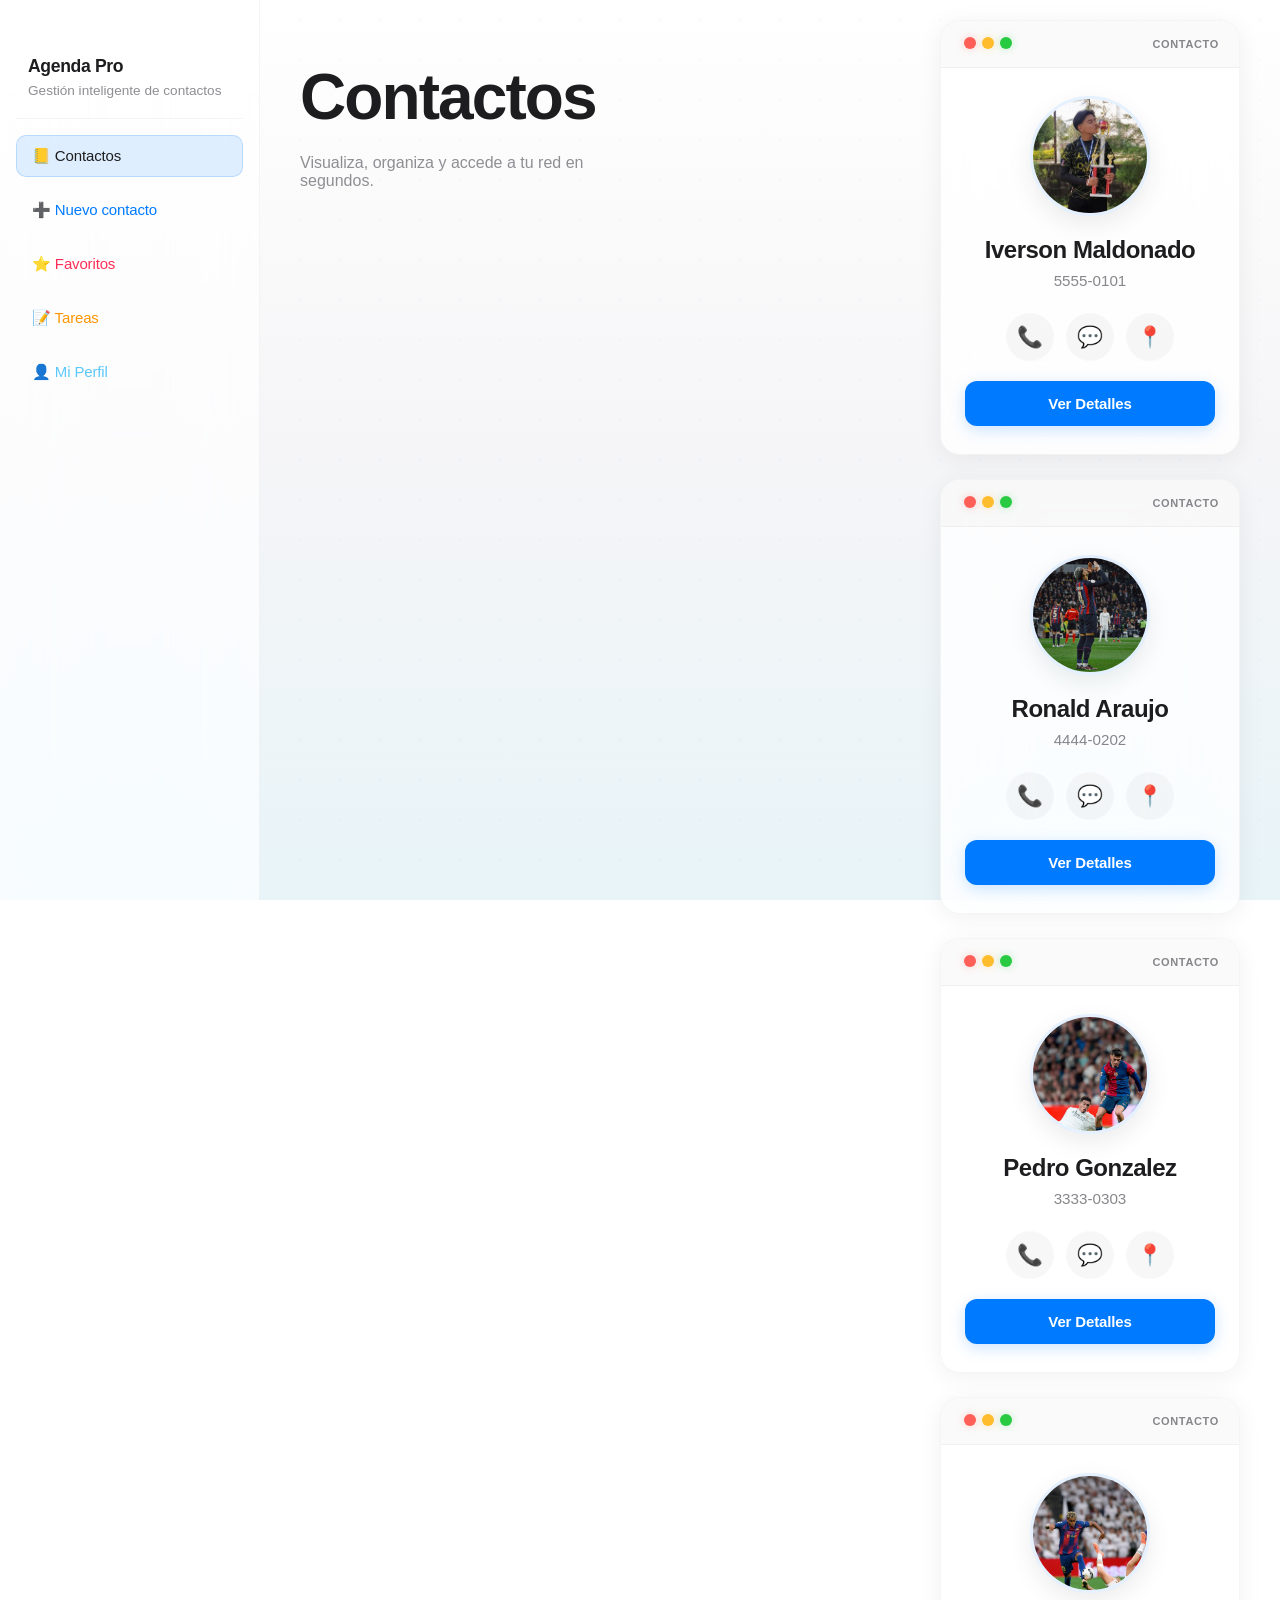
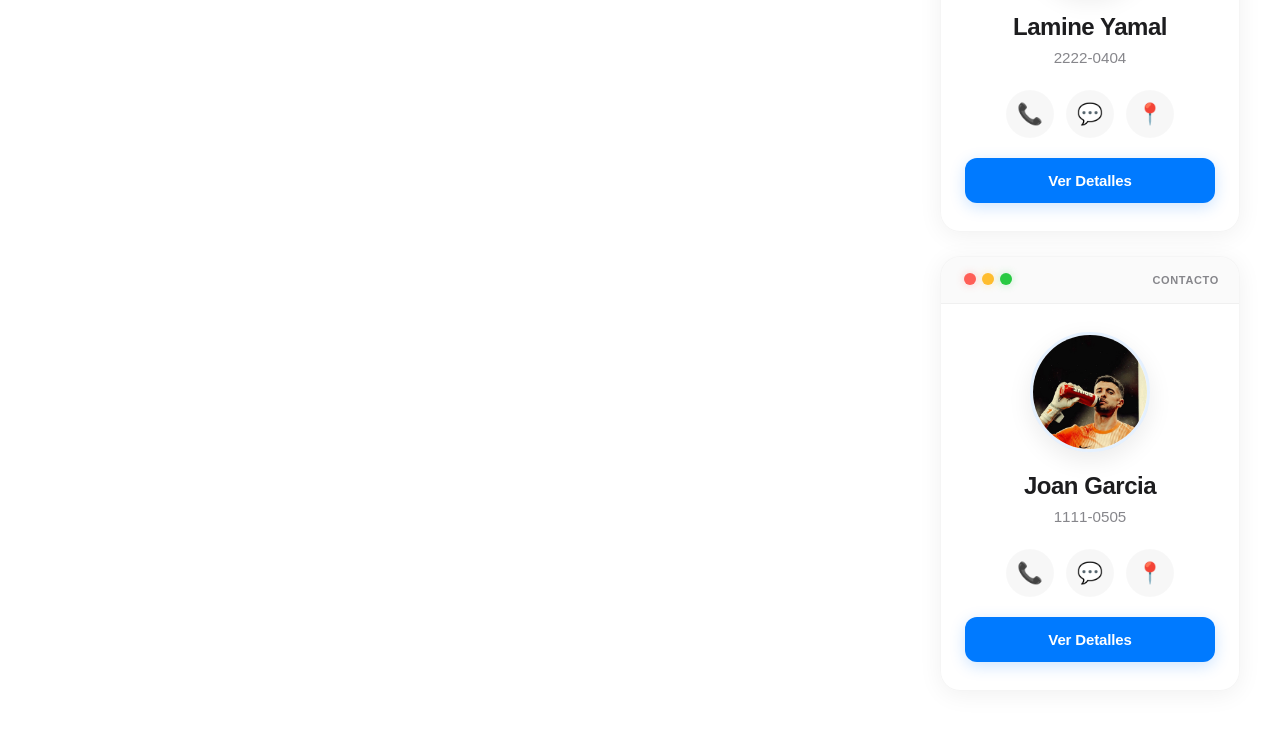
==== commit 17513f76: "feat: Proyecto Mejorado en version lista" ====
--- a/Index/contactos.html
+++ b/Index/contactos.html
@@ -3,25 +3,31 @@
 <head>
     <meta charset="UTF-8">
     <meta name="viewport" content="width=device-width, initial-scale=1.0">
-    <title>Agenda Pro - Contactos Iver</title>
+    <title>Agenda Pro | Contactos</title>
     <link rel="stylesheet" href="../Styles/contactos.css">
 </head>
 <body>
+    <aside class="header-actions">
+        <div class="sidebar-brand">
+            <span class="brand-title">Agenda Pro</span>
+            <span class="brand-subtitle">Gestión inteligente de contactos</span>
+        </div>
+        <a href="contactos.html" class="nav-link btn-home is-active">📒 Contactos</a>
+        <a href="nuevocontacto.html" class="nav-link btn-add">➕ Nuevo contacto</a>
+        <a href="favoritos.html" class="nav-link btn-fav">⭐ Favoritos</a>
+        <a href="tareas.html" class="nav-link btn-task">📝 Tareas</a>
+        <a href="perfil.html" class="nav-link link-perfil">👤 Mi Perfil</a>
+    </aside>
+
     <div class="container">
-        <header>
-            <h1> Mis Contactos</h1>
-            <div class="header-actions">
-                <a href="nuevocontacto.html" class="btn-add">➕ Agregar Nuevo</a>
-                <a href="favoritos.html" class="btn-fav">⭐ Favoritos</a>
-                <a href="perfil.html" class="link-perfil">👤 Mi Perfil</a>
-                <a href="tareas.html" class="btn-task">📝 Tareas</a>
-            </div>
+        <header class="page-header">
+            <h1>Contactos</h1>
+            <p class="page-subtitle">Visualiza, organiza y accede a tu red en segundos.</p>
         </header>
 
-        <main class="contact-grid" id="contactGrid">
-        </main>
+        <main class="contact-grid" id="contactGrid"></main>
     </div>
     
     <script src="../Js/contactos.js"></script>
 </body>
-</html>+</html>
--- a/Styles/contactos.css
+++ b/Styles/contactos.css
@@ -1,3 +1,47 @@
+.detalle-nombre {
+    color: #1d1d1f;
+    margin-bottom: 24px;
+    font-size: 2.2rem;
+    font-weight: 700;
+    letter-spacing: -0.02em;
+}
+
+/* Estilo especial para campos de perfil */
+.perfil-info .perfil-campo {
+    margin: 20px 0;
+    padding: 24px 28px;
+    background: rgba(255, 255, 255, 0.9);
+    border-radius: 16px;
+    border: 0.5px solid rgba(0, 122, 255, 0.08);
+    backdrop-filter: blur(40px);
+    transition: all 0.4s cubic-bezier(0.25, 0.46, 0.45, 0.94);
+    position: relative;
+    overflow: hidden;
+}
+
+.perfil-info .perfil-campo::before {
+    content: '';
+    position: absolute;
+    left: 0;
+    top: 0;
+    bottom: 0;
+    width: 4px;
+    background: linear-gradient(180deg, #007AFF, #5AC8FA);
+    opacity: 0;
+    transition: opacity 0.3s;
+}
+
+.perfil-info .perfil-campo:hover {
+    background: rgba(255, 255, 255, 1);
+    border-color: rgba(0, 122, 255, 0.15);
+    transform: translateX(-8px);
+    box-shadow: 0 8px 24px rgba(0, 122, 255, 0.08);
+}
+
+.perfil-info .perfil-campo:hover::before {
+    opacity: 1;
+}
+
 /* ==========================================
    AGENDA WEB - ESTILO APPLE PREMIUM
    Diseño minimalista con animaciones fluidas
@@ -17,6 +61,10 @@
     --apple-mint: #00C7BE;
     --apple-gray: #8E8E93;
     --apple-light-gray: #F2F2F7;
+    --sidebar-width: 260px;
+    --page-padding: 40px;
+    --glass-surface: rgba(255, 255, 255, 0.7);
+    --glass-border: rgba(0, 0, 0, 0.04);
 }
 
 body {
@@ -75,15 +123,15 @@
     left: 0;
     top: 0;
     height: 100vh;
-    width: 240px;
-    background: rgba(255, 255, 255, 0.7);
+    width: var(--sidebar-width);
+    background: var(--glass-surface);
     backdrop-filter: blur(40px) saturate(180%);
     -webkit-backdrop-filter: blur(40px) saturate(180%);
-    border-right: 0.5px solid rgba(0, 0, 0, 0.04);
-    padding: 60px 16px 40px 16px;
+    border-right: 0.5px solid var(--glass-border);
+    padding: 56px 16px 40px 16px;
     display: flex;
     flex-direction: column;
-    gap: 8px;
+    gap: 12px;
     z-index: 1000;
     animation: slideInLeft 0.6s cubic-bezier(0.25, 0.46, 0.45, 0.94);
 }
@@ -99,8 +147,30 @@
     }
 }
 
+/* Branding lateral */
+.sidebar-brand {
+    display: flex;
+    flex-direction: column;
+    gap: 6px;
+    padding: 0 12px 20px;
+    margin-bottom: 4px;
+    border-bottom: 0.5px solid var(--glass-border);
+}
+
+.brand-title {
+    font-size: 1.1rem;
+    font-weight: 700;
+    letter-spacing: -0.02em;
+    color: #1d1d1f;
+}
+
+.brand-subtitle {
+    font-size: 0.85rem;
+    color: var(--apple-gray);
+}
+
 /* Botones del menú lateral - Estilo Apple */
-.btn-add, .btn-fav, .link-perfil, .btn-task {
+.nav-link {
     padding: 12px 16px;
     border-radius: 10px;
     text-decoration: none;
@@ -119,16 +189,25 @@
     letter-spacing: -0.01em;
 }
 
-.btn-add:hover, .btn-fav:hover, .link-perfil:hover, .btn-task:hover {
+.nav-link:hover {
     background: rgba(0, 122, 255, 0.08);
     transform: translateX(4px);
 }
 
-.btn-add:active, .btn-fav:active, .link-perfil:active, .btn-task:active {
+.nav-link:active {
     transform: scale(0.98) translateX(4px);
 }
 
+.nav-link.is-active {
+    background: rgba(0, 122, 255, 0.12);
+    box-shadow: inset 0 0 0 1px rgba(0, 122, 255, 0.18);
+}
+
 /* Estados específicos con colores Apple */
+.btn-home {
+    color: #1d1d1f;
+}
+
 .btn-add {
     color: var(--apple-blue);
 }
@@ -150,21 +229,78 @@
    ========================================== */
 header {
     flex: 1;
-    padding: 60px 40px 40px 280px;
+    padding: 60px var(--page-padding) 40px calc(var(--sidebar-width) + var(--page-padding));
     display: flex;
     flex-direction: column;
     border: none;
     margin: 0;
 }
 
+.page-header {
+    gap: 8px;
+}
+
+.page-subtitle {
+    color: var(--apple-gray);
+    font-size: 1rem;
+    max-width: 720px;
+}
+
 header h1 {
     font-size: clamp(2.5rem, 5vw, 4rem);
     font-weight: 700;
     color: #1d1d1f;
     margin-bottom: 12px;
     letter-spacing: -0.03em;
-    text-align: center;
+    text-align: left;
     animation: fadeInDown 0.8s cubic-bezier(0.25, 0.46, 0.45, 0.94);
+}
+
+/* Barra de herramientas de página */
+.page-toolbar {
+    display: flex;
+    flex-wrap: wrap;
+    align-items: center;
+    gap: 12px;
+    margin: 20px var(--page-padding) 32px calc(var(--sidebar-width) + var(--page-padding));
+    padding: 16px;
+    background: var(--glass-surface);
+    border: 0.5px solid var(--glass-border);
+    border-radius: 16px;
+    backdrop-filter: blur(40px) saturate(180%);
+    -webkit-backdrop-filter: blur(40px) saturate(180%);
+}
+
+.toolbar-group {
+    flex: 1 1 220px;
+}
+
+.toolbar-input {
+    width: 100%;
+}
+
+.toolbar-button {
+    height: 46px;
+    padding: 0 18px;
+    border-radius: 12px;
+    border: none;
+    background: var(--apple-blue);
+    color: #ffffff;
+    font-weight: 600;
+    font-size: 15px;
+    cursor: pointer;
+    transition: all 0.3s cubic-bezier(0.25, 0.46, 0.45, 0.94);
+    box-shadow: 0 4px 16px rgba(0, 122, 255, 0.2);
+}
+
+.toolbar-button:hover {
+    background: #0051D5;
+    transform: translateY(-2px);
+    box-shadow: 0 8px 24px rgba(0, 122, 255, 0.3);
+}
+
+.toolbar-button:active {
+    transform: scale(0.98);
 }
 
 @keyframes fadeInDown {
@@ -183,10 +319,10 @@
    ========================================== */
 .contact-grid {
     display: grid;
-    grid-template-columns: repeat(auto-fill, minmax(340px, 340px));
+    grid-template-columns: repeat(auto-fit, minmax(300px, 1fr));
     gap: 24px;
-    padding: 20px 40px 60px 40px;
-    margin-left: 240px;
+    padding: 20px var(--page-padding) 60px;
+    margin-left: var(--sidebar-width);
     animation: fadeIn 1s cubic-bezier(0.25, 0.46, 0.45, 0.94);
     justify-content: center;
 }
@@ -213,7 +349,8 @@
     position: relative;
     backdrop-filter: blur(40px) saturate(180%);
     -webkit-backdrop-filter: blur(40px) saturate(180%);
-    width: 340px;
+    width: 100%;
+    max-width: 360px;
     height: auto;
 }
 
@@ -395,7 +532,7 @@
     align-items: center;
     justify-content: center;
     min-height: 100vh;
-    padding: 60px 40px 40px 280px;
+    padding: 60px var(--page-padding) 40px calc(var(--sidebar-width) + var(--page-padding));
     max-width: 100%;
 }
 
@@ -442,12 +579,31 @@
     animation: fadeIn 0.8s cubic-bezier(0.25, 0.46, 0.45, 0.94);
 }
 
-.detalle-nombre, .perfil-nombre {
-    color: #1d1d1f;
-    margin-bottom: 24px;
-    font-size: 2.2rem;
-    font-weight: 700;
-    letter-spacing: -0.02em;
+.perfil-nombre {
+    background: linear-gradient(135deg, #1d1d1f 0%, #007AFF 50%, #5AC8FA 100%);
+    -webkit-background-clip: text;
+    background-clip: text;
+    -webkit-text-fill-color: transparent;
+    margin-bottom: 32px;
+    font-size: 2.8rem;
+    font-weight: 800;
+    letter-spacing: -0.04em;
+    text-align: center;
+    position: relative;
+    display: inline-block;
+    width: 100%;
+}
+
+.perfil-nombre::after {
+    content: '';
+    position: absolute;
+    bottom: -12px;
+    left: 50%;
+    transform: translateX(-50%);
+    width: 80px;
+    height: 4px;
+    background: linear-gradient(90deg, transparent, #007AFF, transparent);
+    border-radius: 2px;
 }
 
 .detalle-info-center {
@@ -516,27 +672,125 @@
 }
 
 /* ==========================================
-   ESTILOS PARA PERFIL
-   ========================================== */
+   ESTILOS PARA PERFIL - ULTRA PREMIUM
+   ========================================== */
+.perfil-foto {
+    width: 180px;
+    height: 180px;
+    border-radius: 50%;
+    margin: 0 auto 28px;
+    border: 5px solid rgba(0, 122, 255, 0.15);
+    box-shadow: 0 16px 48px rgba(0, 0, 0, 0.12), 
+                0 0 0 1px rgba(0, 0, 0, 0.02);
+    object-fit: cover;
+    display: block;
+    transition: all 0.5s cubic-bezier(0.25, 0.46, 0.45, 0.94);
+    position: relative;
+}
+
+.perfil-foto:hover {
+    transform: scale(1.08);
+    box-shadow: 0 24px 64px rgba(0, 122, 255, 0.2), 
+                0 0 0 1px rgba(0, 122, 255, 0.1);
+    border-color: rgba(0, 122, 255, 0.3);
+}
+
+.perfil-header-section {
+    display: flex;
+    flex-direction: column;
+    align-items: center;
+    gap: 20px;
+}
+
+.perfil-stats {
+    display: flex;
+    gap: 16px;
+    flex-wrap: wrap;
+    justify-content: center;
+}
+
+.stat-item {
+    padding: 10px 16px;
+    border-radius: 14px;
+    background: rgba(0, 0, 0, 0.03);
+    text-align: center;
+    min-width: 90px;
+}
+
+.stat-number {
+    display: block;
+    font-size: 1.2rem;
+    font-weight: 700;
+    color: #1d1d1f;
+}
+
+.stat-label {
+    display: block;
+    font-size: 0.72rem;
+    text-transform: uppercase;
+    letter-spacing: 0.08em;
+    color: var(--apple-gray);
+    margin-top: 4px;
+}
+
+.perfil-user-info {
+    text-align: center;
+    margin-top: 24px;
+}
+
+.perfil-username {
+    color: var(--apple-gray);
+    font-size: 1rem;
+    margin-top: 6px;
+}
+
+.perfil-bio {
+    text-align: center;
+    margin-top: 24px;
+    display: grid;
+    gap: 8px;
+}
+
+.perfil-actions {
+    margin-top: 32px;
+    display: flex;
+    justify-content: center;
+}
+
 .perfil-info {
     text-align: center;
+    position: relative;
 }
 
 .perfil-info p {
     color: #86868b;
-    margin: 12px 0;
-    font-size: 1.05rem;
+    margin: 16px 0;
+    font-size: 1.1rem;
+    font-weight: 400;
+    line-height: 1.6;
+    transition: all 0.3s cubic-bezier(0.25, 0.46, 0.45, 0.94);
+}
+
+.perfil-info p:hover {
+    color: #1d1d1f;
+    transform: translateX(4px);
 }
 
 .perfil-info strong {
     color: #1d1d1f;
-    font-weight: 600;
+    font-weight: 700;
+    letter-spacing: -0.01em;
+    background: linear-gradient(135deg, #007AFF 0%, #5AC8FA 100%);
+    -webkit-background-clip: text;
+    background-clip: text;
+    -webkit-text-fill-color: transparent;
 }
 
 .perfil-divider {
     border: 0;
-    border-top: 0.5px solid rgba(0, 0, 0, 0.08);
-    margin: 24px 0;
+    height: 1px;
+    background: linear-gradient(90deg, transparent, rgba(0, 122, 255, 0.15), transparent);
+    margin: 32px 0;
 }
 
 /* ==========================================
@@ -627,24 +881,36 @@
     font-weight: 600 !important;
 }
 
+.task-card .window-title {
+    font-weight: 700;
+}
+
+.task-card[data-priority="Alta"] .window-title {
+    color: #FF3B30;
+}
+
+.task-card[data-priority="Media"] .window-title {
+    color: #FF9F0A;
+}
+
+.task-card[data-priority="Baja"] .window-title {
+    color: #34C759;
+}
+
 /* ==========================================
    RESPONSIVE DESIGN
    ========================================== */
 @media (max-width: 1200px) {
     .contact-grid {
-        grid-template-columns: repeat(auto-fill, minmax(300px, 300px));
-        margin-left: 240px;
-    }
-    
-    .card {
-        width: 300px;
+        grid-template-columns: repeat(auto-fit, minmax(280px, 1fr));
+        margin-left: var(--sidebar-width);
     }
 }
 
 @media (max-width: 1024px) {
     .contact-grid {
         margin-left: 0;
-        grid-template-columns: repeat(auto-fill, minmax(300px, 300px));
+        grid-template-columns: repeat(auto-fit, minmax(280px, 1fr));
         padding: 20px;
     }
     
@@ -656,12 +922,21 @@
         flex-wrap: wrap;
         padding: 20px 16px;
         border-right: none;
-        border-bottom: 0.5px solid rgba(0, 0, 0, 0.04);
+        border-bottom: 0.5px solid var(--glass-border);
+    }
+
+    .sidebar-brand {
+        width: 100%;
+        padding-bottom: 12px;
     }
     
     header {
         padding: 40px 20px 20px;
     }
+
+    .page-toolbar {
+        margin: 20px 20px 32px;
+    }
     
     .detalle-container, .perfil-container, .nuevo-contacto-container {
         padding: 40px 20px;
@@ -669,6 +944,14 @@
 }
 
 @media (max-width: 768px) {
+    .page-toolbar {
+        align-items: stretch;
+    }
+
+    .toolbar-button {
+        width: 100%;
+    }
+
     .contact-grid {
         grid-template-columns: 1fr;
         justify-content: center;
@@ -684,8 +967,8 @@
         font-size: 2rem;
     }
     
-    .btn-add, .btn-fav, .link-perfil, .btn-task {
-        width: calc(50% - 4px);
+    .nav-link {
+        width: calc(50% - 6px);
     }
 }
 
@@ -707,4 +990,4 @@
         opacity: 1;
         transform: translateY(0);
     }
-}+}
